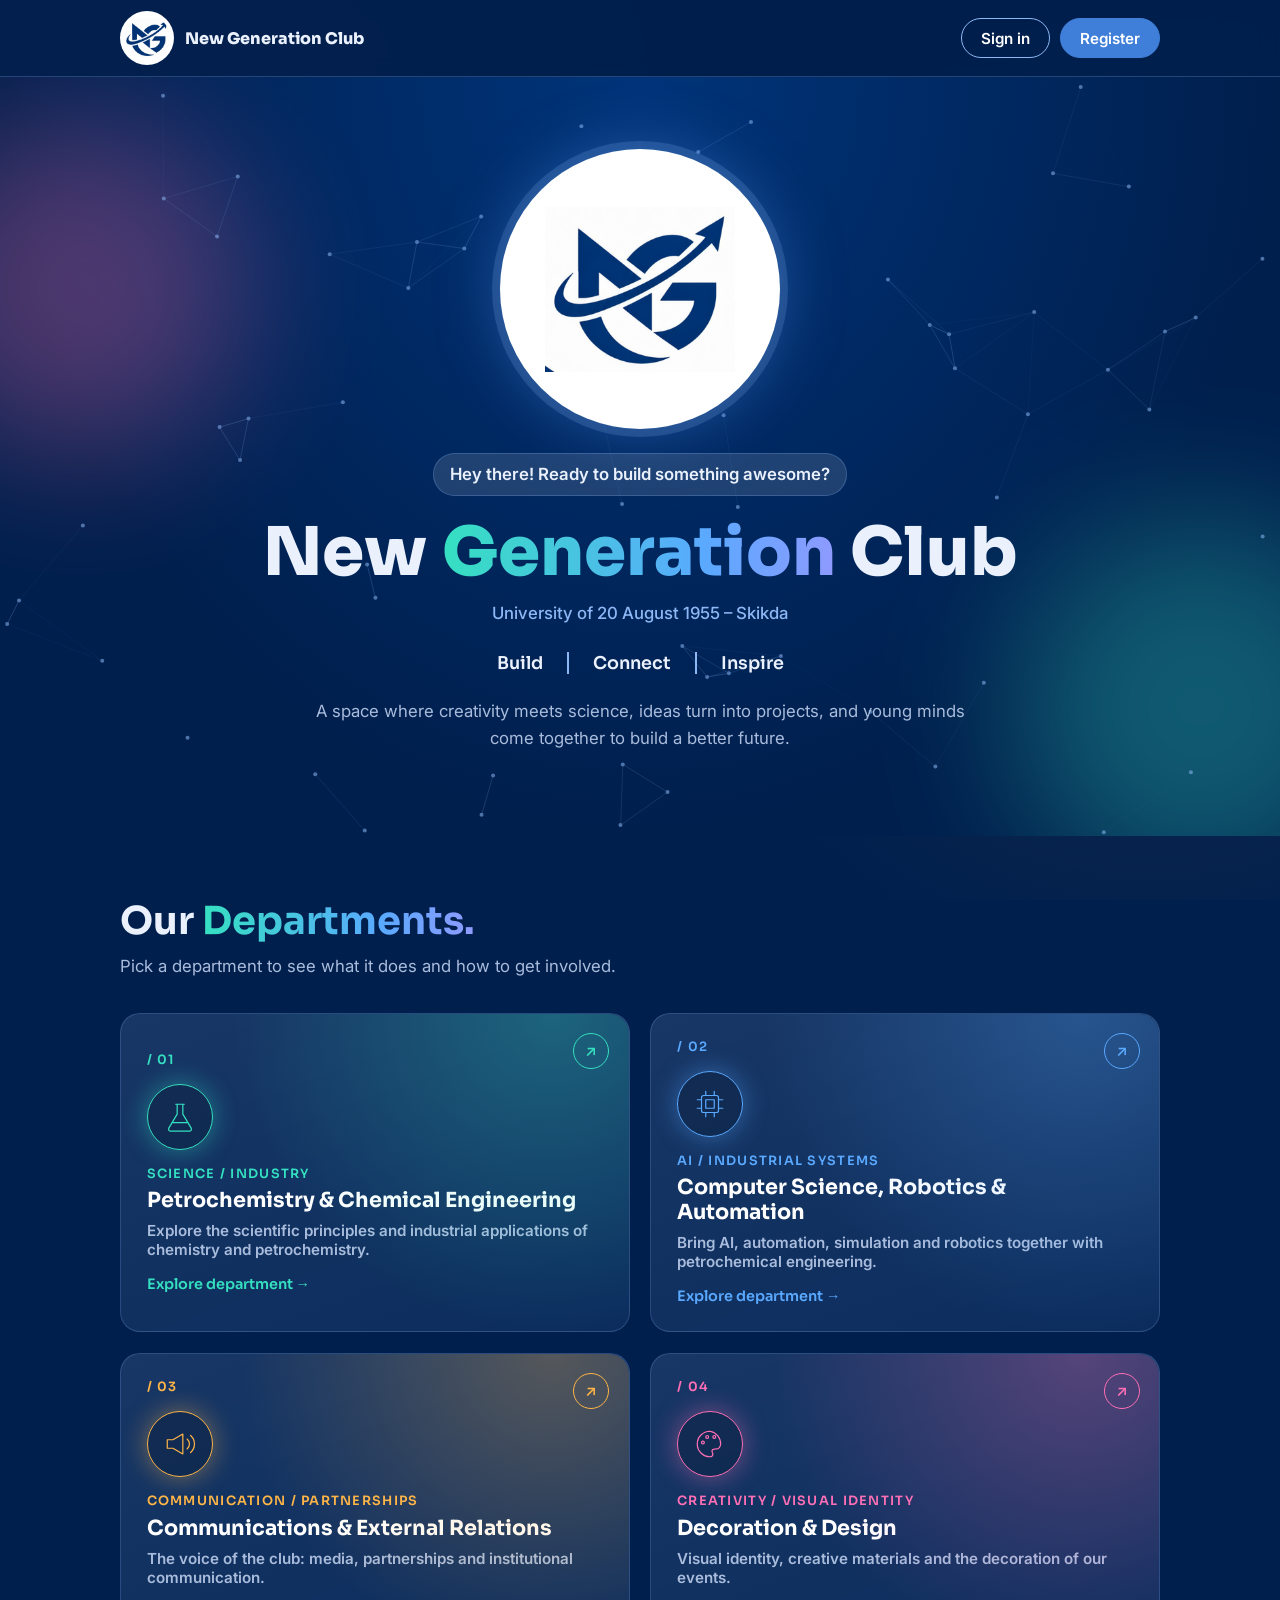
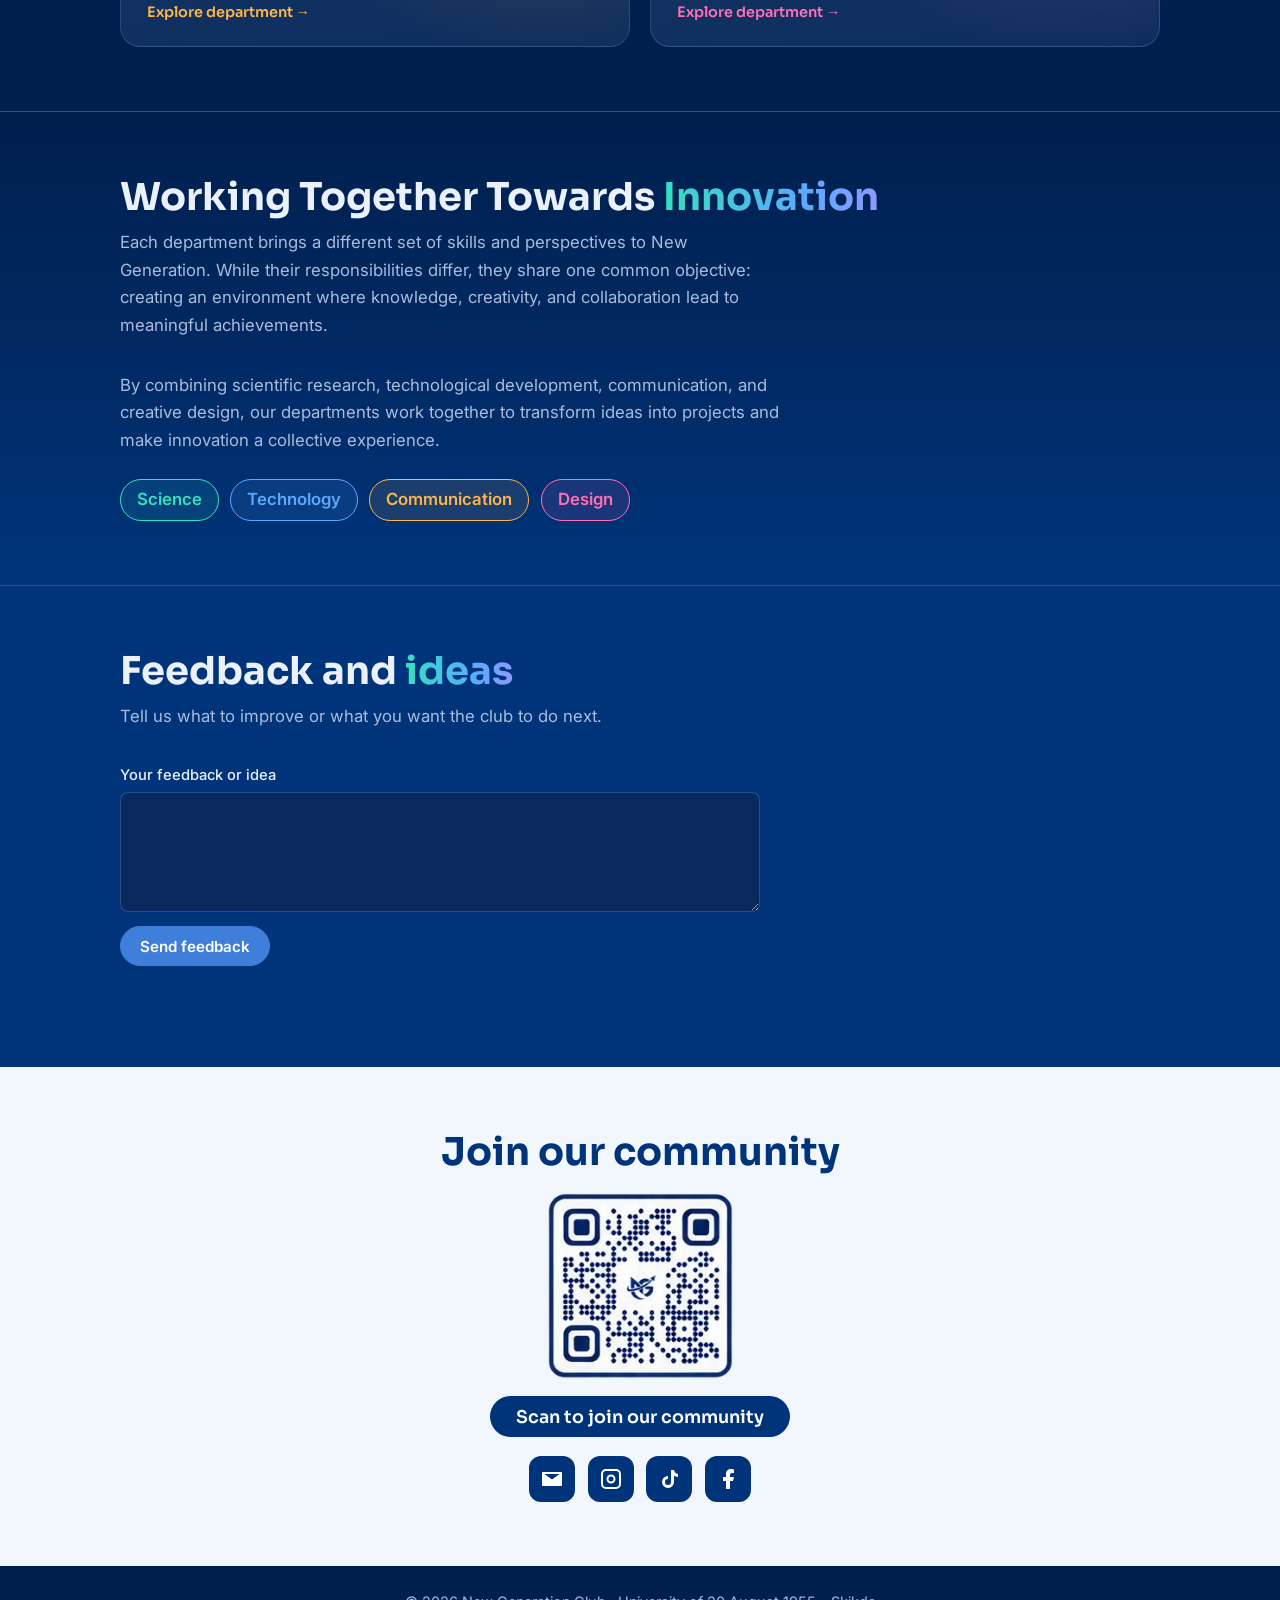
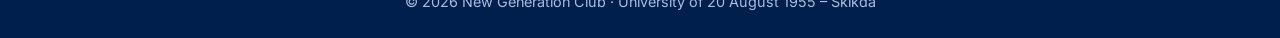
==== index.html @ fdbfbbda "Add files via upload" ====
<!DOCTYPE html>
<html lang="en">
<head>
<meta charset="utf-8">
<meta name="viewport" content="width=device-width, initial-scale=1, viewport-fit=cover">
<title>New Generation Club – University of 20 August 1955, Skikda</title>
<link href="https://fonts.googleapis.com/css2?family=Sora:wght@400;600;800&family=Inter:wght@400;500;600&display=swap" rel="stylesheet">
<link rel="stylesheet" href="style.css">
</head>
<body>
<header><div class="wrap">
  <a class="brand" href="#top"><img src="images/logo.png" alt="New Generation Club logo"><span>New Generation Club</span></a>
  <div class="acts"><button id="bIn">Sign in</button><button id="bReg" class="solid">Register</button></div>
</div></header>

<main id="top">
<div class="hero">
  <i class="blob b1"></i><i class="blob b2"></i>
  <canvas id="net" aria-hidden="true"></canvas>
  <div class="wrap">
    <div class="badge"><img src="images/logo.png" alt=""></div>
    <div class="chip">Hey there! Ready to build something awesome?</div>
    <h1>New <span class="grad">Generation</span> Club</h1>
    <div class="sub">University of 20 August 1955 – Skikda</div>
    <div class="pill"><span>Build</span><span>Connect</span><span>Inspire</span></div>
    <p>A space where creativity meets science, ideas turn into projects, and young minds come together to build a better future.</p>
    <p id="welcome" class="sub" style="margin-top:1.2rem"></p>
  </div>
</div>

<section id="depts"><div class="wrap">
  <h2>Our <span class="grad">Departments.</span></h2>
  <p class="lead">Pick a department to see what it does and how to get involved.</p>
  <div class="banners">
    <button class="card" data-d="petro" style="--a:#35e0c1"><span class="num">/ 01</span><span class="arr">↗</span><div class="ico"><svg viewBox="0 0 48 48"><path d="M18 6h12M20 6v14L8 40a3 3 0 0 0 3 4h26a3 3 0 0 0 3-4L28 20V6M13 32h22"/></svg></div><span class="cat">SCIENCE / INDUSTRY</span><span class="nm">Petrochemistry &amp; Chemical Engineering</span><span class="desc">Explore the scientific principles and industrial applications of chemistry and petrochemistry.</span><span class="more">Explore department →</span></button>
    <button class="card" data-d="cs" style="--a:#5aa9ff"><span class="num">/ 02</span><span class="arr">↗</span><div class="ico"><svg viewBox="0 0 48 48"><rect x="12" y="12" width="24" height="24" rx="3"/><path d="M18 18h12v12H18zM18 6v6M30 6v6M18 36v6M30 36v6M6 18h6M6 30h6M36 18h6M36 30h6"/></svg></div><span class="cat">AI / INDUSTRIAL SYSTEMS</span><span class="nm">Computer Science, Robotics &amp; Automation</span><span class="desc">Bring AI, automation, simulation and robotics together with petrochemical engineering.</span><span class="more">Explore department →</span></button>
    <button class="card" data-d="comm" style="--a:#ffb547"><span class="num">/ 03</span><span class="arr">↗</span><div class="ico"><svg viewBox="0 0 48 48"><path d="M6 18v12h8l14 8V10l-14 8zM34 17a9 9 0 0 1 0 14M39 12a16 16 0 0 1 0 24"/></svg></div><span class="cat">COMMUNICATION / PARTNERSHIPS</span><span class="nm">Communications &amp; External Relations</span><span class="desc">The voice of the club: media, partnerships and institutional communication.</span><span class="more">Explore department →</span></button>
    <button class="card" data-d="design" style="--a:#ff6fb5"><span class="num">/ 04</span><span class="arr">↗</span><div class="ico"><svg viewBox="0 0 48 48"><path d="M24 6a18 18 0 1 0 0 36c3 0 4-2 4-4s-2-3-1-5 3-2 6-2 6-3 6-7A18 18 0 0 0 24 6z"/><circle cx="14" cy="22" r="2"/><circle cx="20" cy="14" r="2"/><circle cx="30" cy="14" r="2"/></svg></div><span class="cat">CREATIVITY / VISUAL IDENTITY</span><span class="nm">Decoration &amp; Design</span><span class="desc">Visual identity, creative materials and the decoration of our events.</span><span class="more">Explore department →</span></button>
  </div>
</div></section>

<section class="collab" id="together"><div class="wrap">
  <h2>Working Together Towards <span class="grad">Innovation</span></h2>
  <p class="lead">Each department brings a different set of skills and perspectives to New Generation. While their responsibilities differ, they share one common objective: creating an environment where knowledge, creativity, and collaboration lead to meaningful achievements.</p>
  <p class="lead" style="margin-bottom:0">By combining scientific research, technological development, communication, and creative design, our departments work together to transform ideas into projects and make innovation a collective experience.</p>
  <div class="chips"><span style="--a:#35e0c1">Science</span><span style="--a:#5aa9ff">Technology</span><span style="--a:#ffb547">Communication</span><span style="--a:#ff6fb5">Design</span></div>
</div></section>

<section class="fb" id="feedback"><div class="wrap">
  <h2>Feedback and <span class="grad">ideas</span></h2>
  <p class="lead">Tell us what to improve or what you want the club to do next.</p>
  <form class="form" id="fbForm" style="max-width:640px">
    <label>Your feedback or idea<textarea name="m" rows="4" required></textarea></label>
    <div><button class="solid" type="submit">Send feedback</button></div>
    <p class="msg" id="fbMsg" role="status"></p>
  </form>
</div></section>

<section class="qr" id="social"><div class="wrap">
  <h2>Join our community</h2>
  <img src="images/qr.png" alt="QR code linking to the club's social media">
  <span class="cta">Scan to join our community</span>
  <div class="soc">
    <a href="#social" aria-label="Email"><svg viewBox="0 0 24 24"><path d="M3 5h18a1 1 0 0 1 1 1v12a1 1 0 0 1-1 1H3a1 1 0 0 1-1-1V6a1 1 0 0 1 1-1zm1.5 2 7.5 5.5L19.500 7z"/></svg></a>
    <a href="#social" aria-label="Instagram"><svg viewBox="0 0 24 24"><path d="M7 2h10a5 5 0 0 1 5 5v10a5 5 0 0 1-5 5H7a5 5 0 0 1-5-5V7a5 5 0 0 1 5-5zm0 2a3 3 0 0 0-3 3v10a3 3 0 0 0 3 3h10a3 3 0 0 0 3-3V7a3 3 0 0 0-3-3zm5 3.500a4.500 4.500 0 1 1 0 9 4.500 4.500 0 0 1 0-9zm0 2a2.500 2.500 0 1 0 0 5 2.500 2.500 0 0 0 0-5z"/></svg></a>
    <a href="#social" aria-label="TikTok"><svg viewBox="0 0 24 24"><path d="M14 3h3a5 5 0 0 0 4 4v3a8 8 0 0 1-4-1.200V15a6 6 0 1 1-6-6v3a3 3 0 1 0 3 3z"/></svg></a>
    <a href="#social" aria-label="Facebook"><svg viewBox="0 0 24 24"><path d="M14 22v-8h3l1-4h-4V8c0-1 .5-2 2-2h2V2.500C17.500 2.400 16.500 2 15 2c-3 0-5 2-5 5v3H7v4h3v8z"/></svg></a>
  </div>
</div></section>
</main>

<div class="panel" id="panel" hidden role="dialog" aria-modal="true" aria-labelledby="pT">
  <div class="top"><div class="wrap"><button id="back">← Back</button><div class="pico" id="pI"></div><h2 id="pT"></h2></div></div>
  <div class="wrap body" id="pB"></div>
</div>

<dialog id="regD"><h2 style="font-size:1.5rem">Become a member</h2><p class="lead" style="margin-bottom:1rem">Fill in your details to register.</p>
<form class="form" id="regF">
  <div class="row"><label>First name<input name="fn" required autocomplete="given-name"></label><label>Last name<input name="ln" required autocomplete="family-name"></label></div>
  <label>Date of birth<input type="date" name="bd" required autocomplete="bday"></label>
  <div class="row"><label>What do you study?<input name="st" required></label>
  <label>Year<select name="yr" required><option value="">Choose</option><option>1st year</option><option>2nd year</option><option>3rd year</option><option>Master 1</option><option>Master 2</option><option>PhD</option></select></label></div>
  <label>Department of interest<select name="dp" required><option value="">Choose</option><option>Petrochemistry &amp; Chemical Engineering</option><option>Computer Science, Robotics &amp; Automation</option><option>Communications &amp; External Relations</option><option>Decoration &amp; Design</option></select></label>
  <label>Your skills<textarea name="sk" rows="3" placeholder="Python, drawing, video editing, public speaking..."></textarea></label>
  <p class="msg" id="regM" role="status"></p>
  <div style="display:flex;gap:.6rem;justify-content:flex-end"><button type="button" data-close>Cancel</button><button class="solid" type="submit">Register</button></div>
</form></dialog>

<dialog id="inD"><h2 style="font-size:1.5rem">Sign in</h2><p class="lead" style="margin-bottom:1rem">Use the details you registered with.</p>
<form class="form" id="inF">
  <div class="row"><label>First name<input name="fn" required></label><label>Last name<input name="ln" required></label></div>
  <label>Date of birth<input type="date" name="bd" required></label>
  <p class="msg" id="inM" role="status"></p>
  <div style="display:flex;gap:.6rem;justify-content:flex-end"><button type="button" data-close>Cancel</button><button class="solid" type="submit">Sign in</button></div>
</form></dialog>

<footer>© 2026 New Generation Club · University of 20 August 1955 – Skikda</footer>

<script src="script.js"></script>
</body>
</html>
---- style.css ----
:root{--navy:#001f4d;--deep:#00347a;--blue:#3f7fd9;--sky:#8db8f5;--white:#fff;--ink:#eaf1fc;--muted:#a9bcdc;--line:rgba(141,184,245,.25);
box-sizing:border-box;padding-top:env(safe-area-inset-top,0px);padding-bottom:env(safe-area-inset-bottom,0px);color-scheme:dark}
html{scroll-padding-top:env(safe-area-inset-top,0px);scroll-behavior:smooth}
*,*::before,*::after{box-sizing:border-box}
body{margin:0;background:var(--navy);color:var(--ink);font:400 1.05rem/1.65 Inter,system-ui,sans-serif}
h1,h2,h3{font-family:Sora,Inter,sans-serif;margin:0;line-height:1.12}
a{color:inherit}:focus-visible{outline:3px solid var(--sky);outline-offset:3px}
.wrap{max-width:1080px;margin:0 auto;padding:0 1.25rem}
header{position:sticky;top:0;z-index:20;background:rgba(0,31,77,.88);backdrop-filter:blur(10px);border-bottom:1px solid var(--line);padding-top:env(safe-area-inset-top,0px)}
header .wrap{display:flex;align-items:center;justify-content:space-between;gap:1rem;padding-top:.7rem;padding-bottom:.7rem;flex-wrap:wrap}
.brand{display:flex;align-items:center;gap:.7rem;text-decoration:none;font:800 1rem Sora,sans-serif}
.brand img{width:54px;height:54px;border-radius:50%;background:#fff;padding:4px;object-fit:contain}
.acts{display:flex;gap:.6rem}
button,.btn{font:600 .95rem Inter,sans-serif;border-radius:999px;padding:.6rem 1.2rem;cursor:pointer;border:1.5px solid var(--sky);background:transparent;color:var(--white);text-decoration:none;display:inline-block}
button:hover,.btn:hover{background:rgba(141,184,245,.15)}
.solid{background:var(--blue);border-color:var(--blue)}.solid:hover{background:#5a93e6}
.hero{position:relative;overflow:hidden;text-align:center;padding:4.5rem 0 4rem;background:radial-gradient(ellipse at 50% 0,var(--deep),var(--navy) 70%)}
#net{position:absolute;inset:0;width:100%;height:100%;opacity:.55}
.hero .wrap{position:relative}
.badge{width:280px;height:280px;border-radius:50%;background:#fff;display:grid;place-items:center;margin:0 auto 1.5rem;box-shadow:0 0 0 8px rgba(141,184,245,.18),0 0 60px rgba(63,127,217,.5)}
.badge img{width:190px;height:auto}
.hero h1{font-size:clamp(2.2rem,6.5vw,4.2rem);font-weight:800}
.sub{color:var(--sky);margin:.6rem 0 1.5rem;font-weight:500}
.pill{display:flex;gap:1.5rem;justify-content:center;flex-wrap:wrap;font:600 1.1rem Sora,sans-serif;margin-bottom:1.5rem}
.pill span+span{border-left:2px solid var(--sky);padding-left:1.5rem}
.hero p{max-width:60ch;margin:0 auto;color:var(--muted)}
section{padding:4rem 0}
h2{font-size:clamp(1.7rem,4vw,2.4rem);margin-bottom:.6rem}
.lead{color:var(--muted);max-width:60ch;margin:0 0 2rem}
.banners{display:grid;gap:1rem}
.banner{display:grid;grid-template-columns:64px 1fr auto;align-items:center;gap:1.2rem;text-align:left;width:100%;padding:1.4rem 1.6rem;border-radius:14px;border:1px solid var(--line);background:linear-gradient(100deg,var(--c1),var(--deep));color:#fff}
.banner:hover{transform:translateX(6px);border-color:var(--sky)}
.banner svg{width:56px;height:56px;stroke:#fff;fill:none;stroke-width:1.6;stroke-linecap:round;stroke-linejoin:round}
.banner h3{font-size:1.3rem}.banner span{color:var(--ink);opacity:.85;font-weight:400;font-size:.97rem;display:block;margin-top:.25rem}
.go{font-size:1.4rem}
#d1{--c1:#0a4a9e}#d2{--c1:#1565c0}#d3{--c1:#2a6fd0}#d4{--c1:#3a7fe0}
.panel{position:fixed;inset:0;z-index:40;background:var(--navy);overflow:auto;padding:env(safe-area-inset-top,0px) 0 3rem}
.panel[hidden]{display:none}
.panel .top{background:linear-gradient(100deg,var(--c1),var(--deep));padding:2.5rem 0}
.panel h2{font-size:clamp(1.8rem,5vw,3rem);margin:1rem 0 0}
.panel .body{padding:2.5rem 0;max-width:70ch}
.panel .body p{color:var(--muted)}
.panel ul{color:var(--muted);padding-left:1.2rem}
dialog{border:1px solid var(--sky);border-radius:16px;background:var(--navy);color:var(--ink);width:min(520px,94vw);padding:1.6rem;max-height:92vh}
dialog::backdrop{background:rgba(0,10,30,.7)}
.form{display:grid;gap:.9rem}
.form label{display:grid;gap:.3rem;font-weight:500;font-size:.92rem}
input,select,textarea{font:inherit;padding:.65rem .8rem;border-radius:8px;border:1px solid var(--line);background:#0a2a5e;color:#fff;width:100%}
input:focus,select:focus,textarea:focus{border-color:var(--sky);outline:none}
.row{display:grid;grid-template-columns:1fr 1fr;gap:.9rem}
.msg{min-height:1.4rem;color:var(--sky);font-size:.95rem;margin:0}
.fb{background:var(--deep);border-top:1px solid var(--line)}
.qr{text-align:center;background:#f2f6fd;color:var(--deep)}
.qr img{width:190px;height:190px;border-radius:14px;display:block;margin:1rem auto}
.qr .cta{display:inline-block;background:var(--deep);color:#fff;padding:.6rem 1.6rem;border-radius:999px;font:600 1.1rem Sora,sans-serif}
.soc{display:flex;gap:.8rem;justify-content:center;margin-top:1.2rem;flex-wrap:wrap}
.soc a{width:46px;height:46px;border-radius:12px;background:var(--deep);display:grid;place-items:center}
.soc svg{width:24px;height:24px;fill:#fff}
footer{text-align:center;padding:1.5rem;color:var(--muted);font-size:.9rem}
@media(max-width:640px){.banner{grid-template-columns:44px 1fr;}.banner svg{width:40px;height:40px}.go{display:none}.row{grid-template-columns:1fr}}
@media(prefers-reduced-motion:reduce){html{scroll-behavior:auto}.banner:hover{transform:none}}
.collab{background:linear-gradient(180deg,var(--navy),var(--deep));border-top:1px solid var(--line)}
.dimg{width:100%;max-height:320px;object-fit:cover;border-radius:12px;margin-bottom:1.5rem}
.panel h3{margin:1.6rem 0 .5rem;font-size:1.25rem}
#d1{--c1:#0a4a9e}

body{background:radial-gradient(circle at 10% 15%,rgba(255,111,181,.12),transparent 40%),radial-gradient(circle at 90% 55%,rgba(255,181,71,.09),transparent 40%),var(--navy);background-attachment:fixed}
.grad{background:linear-gradient(90deg,#35e0c1,#5aa9ff,#c48bff,#ff6fb5);background-size:200% 100%;-webkit-background-clip:text;background-clip:text;color:transparent;animation:shift 5s linear infinite alternate}
@keyframes shift{to{background-position:100% 0}}@keyframes bob{50%{transform:translateY(-12px)}}@keyframes drift{to{transform:translate(60px,-40px) scale(1.2)}}
.blob{position:absolute;border-radius:50%;filter:blur(70px);opacity:.3;animation:drift 12s ease-in-out infinite alternate}
.b1{width:340px;height:340px;background:#ff6fb5;left:-90px;top:40px}.b2{width:380px;height:380px;background:#35e0c1;right:-110px;bottom:-60px;animation-delay:-5s}
.badge{animation:bob 4s ease-in-out infinite}
.chip{display:inline-block;background:rgba(255,255,255,.12);border:1px solid var(--line);padding:.4rem 1rem;border-radius:999px;margin-bottom:1.2rem;font-weight:600}
.banners{grid-template-columns:repeat(2,minmax(0,1fr));gap:1.3rem}
.card{position:relative;text-align:left;border-radius:20px;padding:1.6rem;border:1.5px solid rgba(141,184,245,.22);background:linear-gradient(160deg,rgba(255,255,255,.07),rgba(255,255,255,.02)),#06285a;color:#fff;display:block;width:100%;transition:transform .25s,border-color .25s,box-shadow .25s}
.card::before{content:"";position:absolute;inset:0;border-radius:inherit;background:radial-gradient(circle at 85% 0,color-mix(in srgb,var(--a) 28%,transparent),transparent 60%);pointer-events:none}
.card:hover{border-color:var(--a);box-shadow:0 14px 44px color-mix(in srgb,var(--a) 35%,transparent);background:linear-gradient(160deg,rgba(255,255,255,.1),rgba(255,255,255,.03)),#08306a}
.card .num,.cat,.more{color:var(--a);font:600 .8rem Sora,sans-serif;letter-spacing:.1em;display:block}
.ico{width:66px;height:66px;border-radius:50%;display:grid;place-items:center;border:1.5px solid var(--a);box-shadow:0 0 26px color-mix(in srgb,var(--a) 45%,transparent);margin:1rem 0;background:rgba(0,0,0,.18);transition:transform .4s}
.card:hover .ico{transform:rotate(-14deg) scale(1.18)}
.ico svg{width:34px;height:34px;stroke:var(--a);fill:none;stroke-width:1.7;stroke-linecap:round;stroke-linejoin:round}
.nm{display:block;font:700 1.3rem/1.2 Sora,sans-serif;margin:.4rem 0 .5rem}
.desc{display:block;color:var(--muted);font-size:.95rem;margin-bottom:1rem}
.more{font-size:.9rem;letter-spacing:0}
.arr{position:absolute;top:1.2rem;right:1.2rem;width:36px;height:36px;border-radius:50%;border:1.5px solid var(--a);color:var(--a);display:grid;place-items:center;transition:.25s}
.card:hover .arr{background:var(--a);color:#001f4d;transform:rotate(45deg)}
.chips{display:flex;gap:.7rem;flex-wrap:wrap;margin-top:1.5rem}
.chips span{border:1.5px solid var(--a);color:var(--a);padding:.4rem 1rem;border-radius:999px;font-weight:600;background:color-mix(in srgb,var(--a) 10%,transparent)}
.rv{opacity:0;transform:translateY(28px);transition:opacity .7s,transform .7s}.rv.in{opacity:1;transform:none}
.panel{--a:#5aa9ff}
.panel .top{background:radial-gradient(circle at 85% 0,color-mix(in srgb,var(--a) 40%,transparent),transparent 60%),var(--deep)}
.pico{width:88px;height:88px;border-radius:50%;border:2px solid var(--a);display:grid;place-items:center;margin:1.2rem 0 0;box-shadow:0 0 44px color-mix(in srgb,var(--a) 50%,transparent);animation:bob 3s ease-in-out infinite}
.pico svg{width:46px;height:46px;stroke:var(--a);fill:none;stroke-width:1.7;stroke-linecap:round;stroke-linejoin:round}
.panel .wrap.body{max-width:960px}
.panel .grad{background:linear-gradient(90deg,#fff,var(--a));-webkit-background-clip:text;background-clip:text;color:transparent;animation:none}
.eyebrow{font:600 .8rem Sora,sans-serif;letter-spacing:.14em;color:var(--a)}
.big{font-size:clamp(1.8rem,5vw,2.8rem)!important;margin:2.5rem 0 1rem!important}
.acts2{display:grid;grid-template-columns:repeat(auto-fit,minmax(260px,1fr));gap:1rem}
.act{border:1px solid var(--line);border-radius:14px;padding:1.1rem;background:rgba(255,255,255,.04);color:var(--ink);transition:.25s}
.act:hover{border-color:var(--a);transform:translateY(-4px)}
.act b{display:block;color:var(--a);font-family:Sora,sans-serif;margin-bottom:.3rem}
.cta2{display:flex;justify-content:space-between;align-items:center;gap:1rem;flex-wrap:wrap;margin-top:3rem;padding:1.6rem;border-radius:18px;border:1px solid var(--a);background:color-mix(in srgb,var(--a) 12%,transparent)}
.cta2 h3{margin:0!important}.cta2 p{margin:.2rem 0 0}
.cf{position:fixed;top:-20px;width:9px;height:14px;z-index:100;border-radius:2px;animation:fall linear forwards}@keyframes fall{to{transform:translateY(110vh) rotate(720deg)}}
@media(max-width:700px){.banners{grid-template-columns:1fr}.badge{width:230px;height:230px}.badge img{width:155px}}
@media(prefers-reduced-motion:reduce){*{animation:none!important;transition:none!important}.rv{opacity:1;transform:none}}
.lead2{font-size:1.2rem;color:var(--ink)!important}
.act strong{display:block;color:#fff;margin-bottom:.2rem}
.tags{display:flex;flex-wrap:wrap;gap:.7rem}.tags span{border:1.5px solid var(--a);color:var(--a);padding:.45rem 1.1rem;border-radius:999px;font-weight:600;background:color-mix(in srgb,var(--a) 10%,transparent)}
.gal{display:grid;grid-template-columns:repeat(auto-fit,minmax(200px,1fr));gap:1rem;margin-top:2rem}.gal:empty{display:none}.gal img{width:100%;height:200px;object-fit:cover;border-radius:12px}
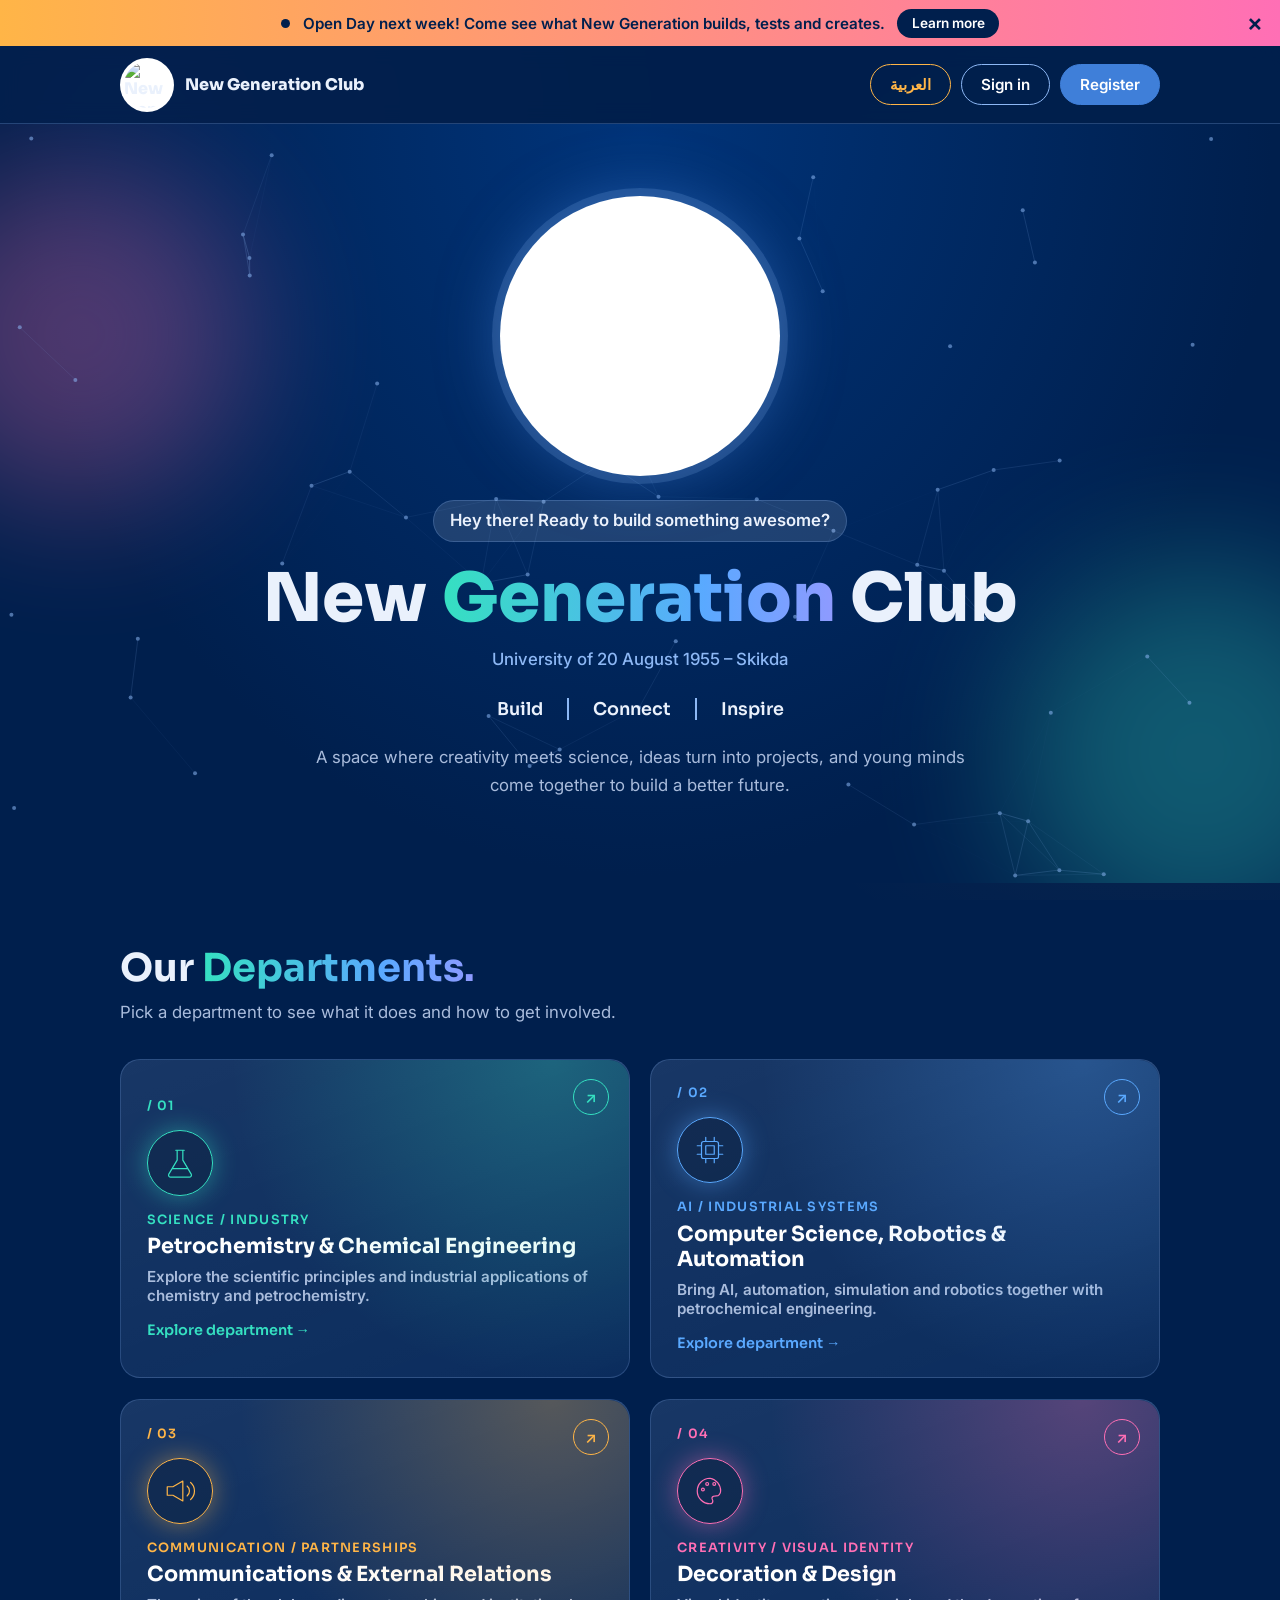
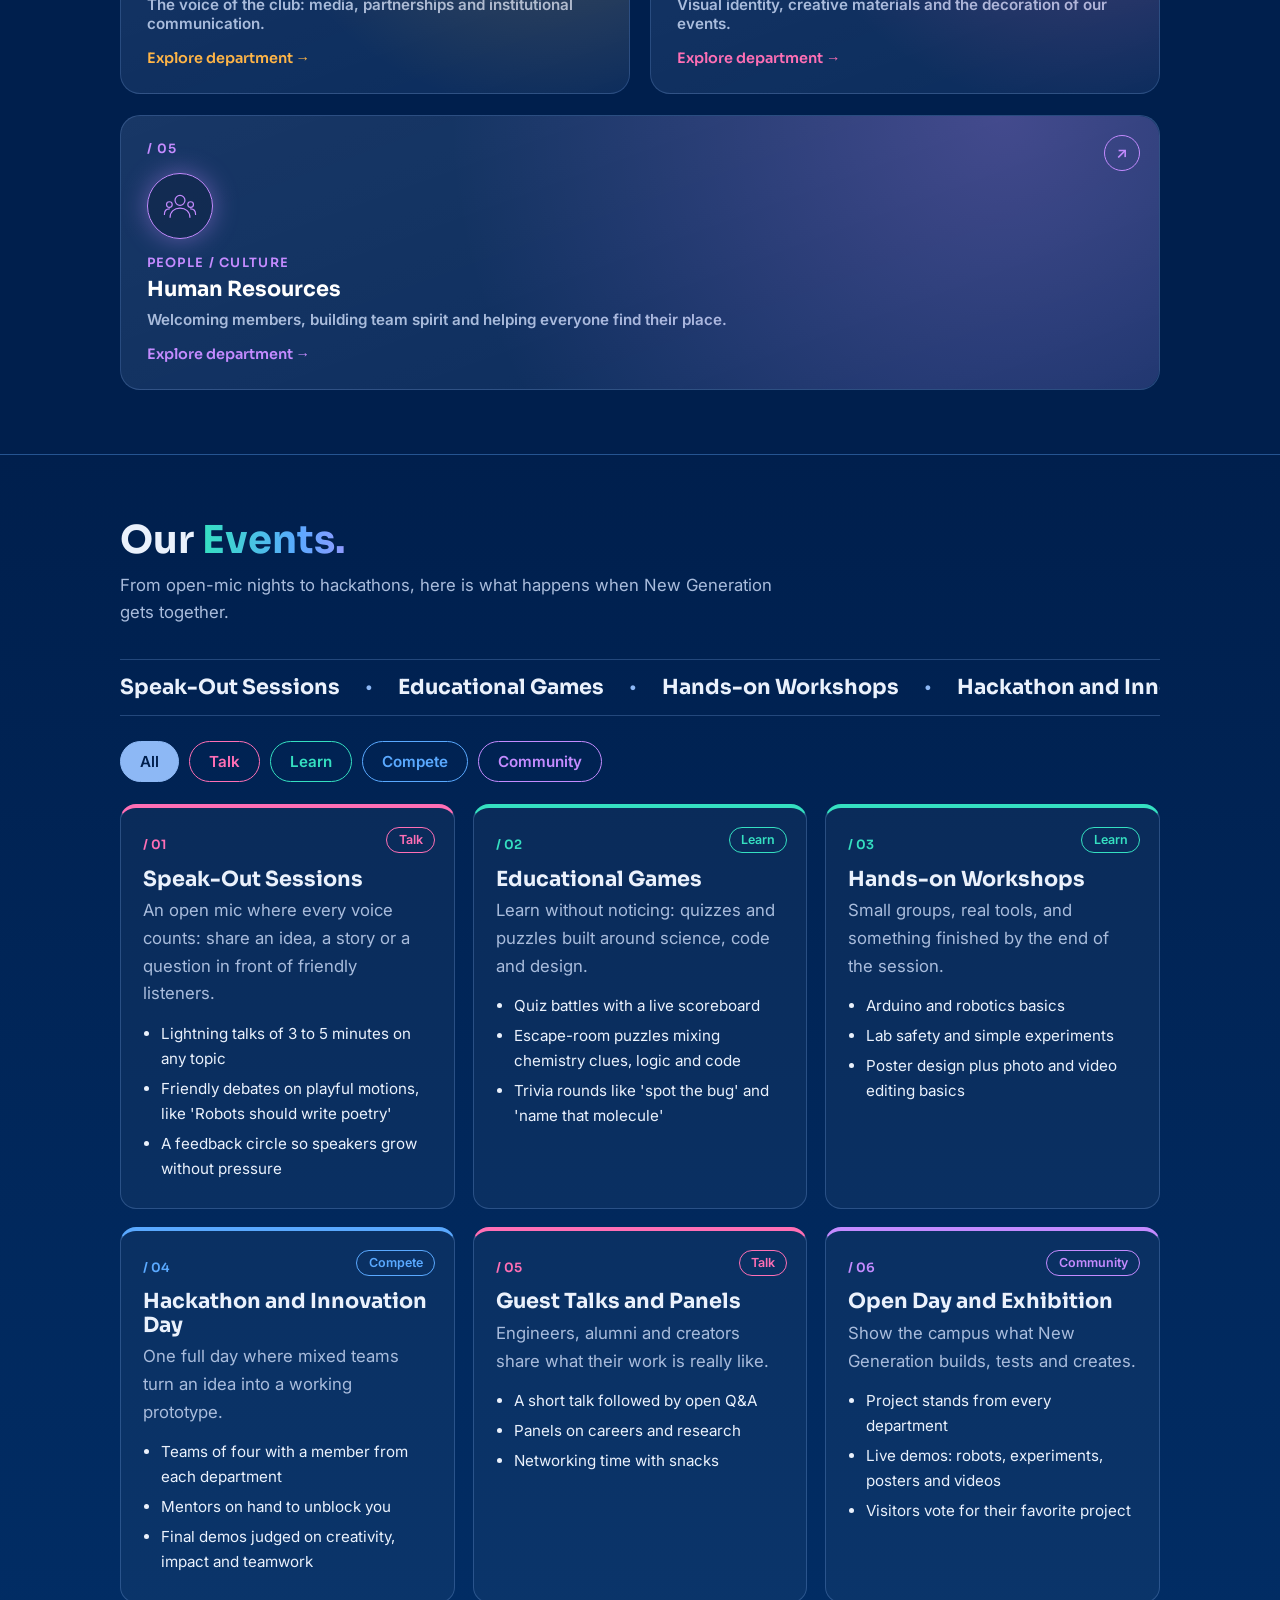
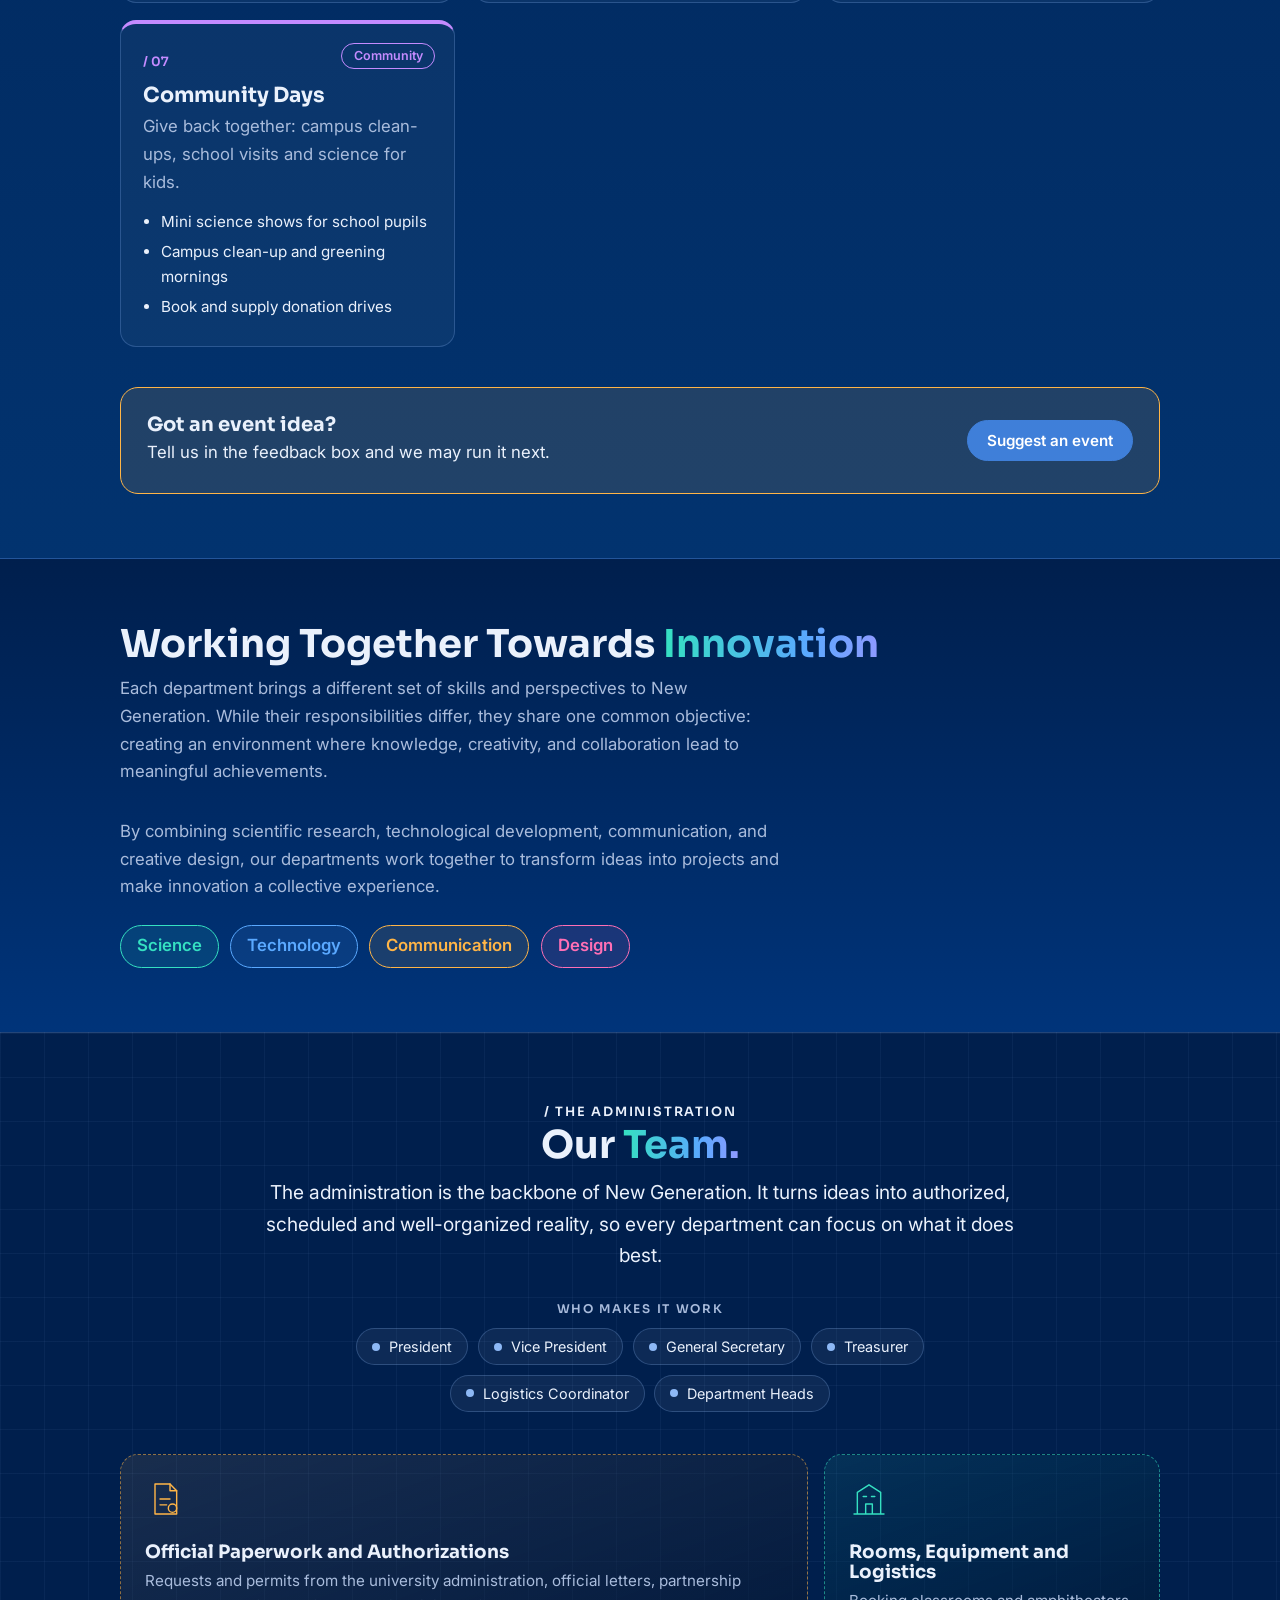
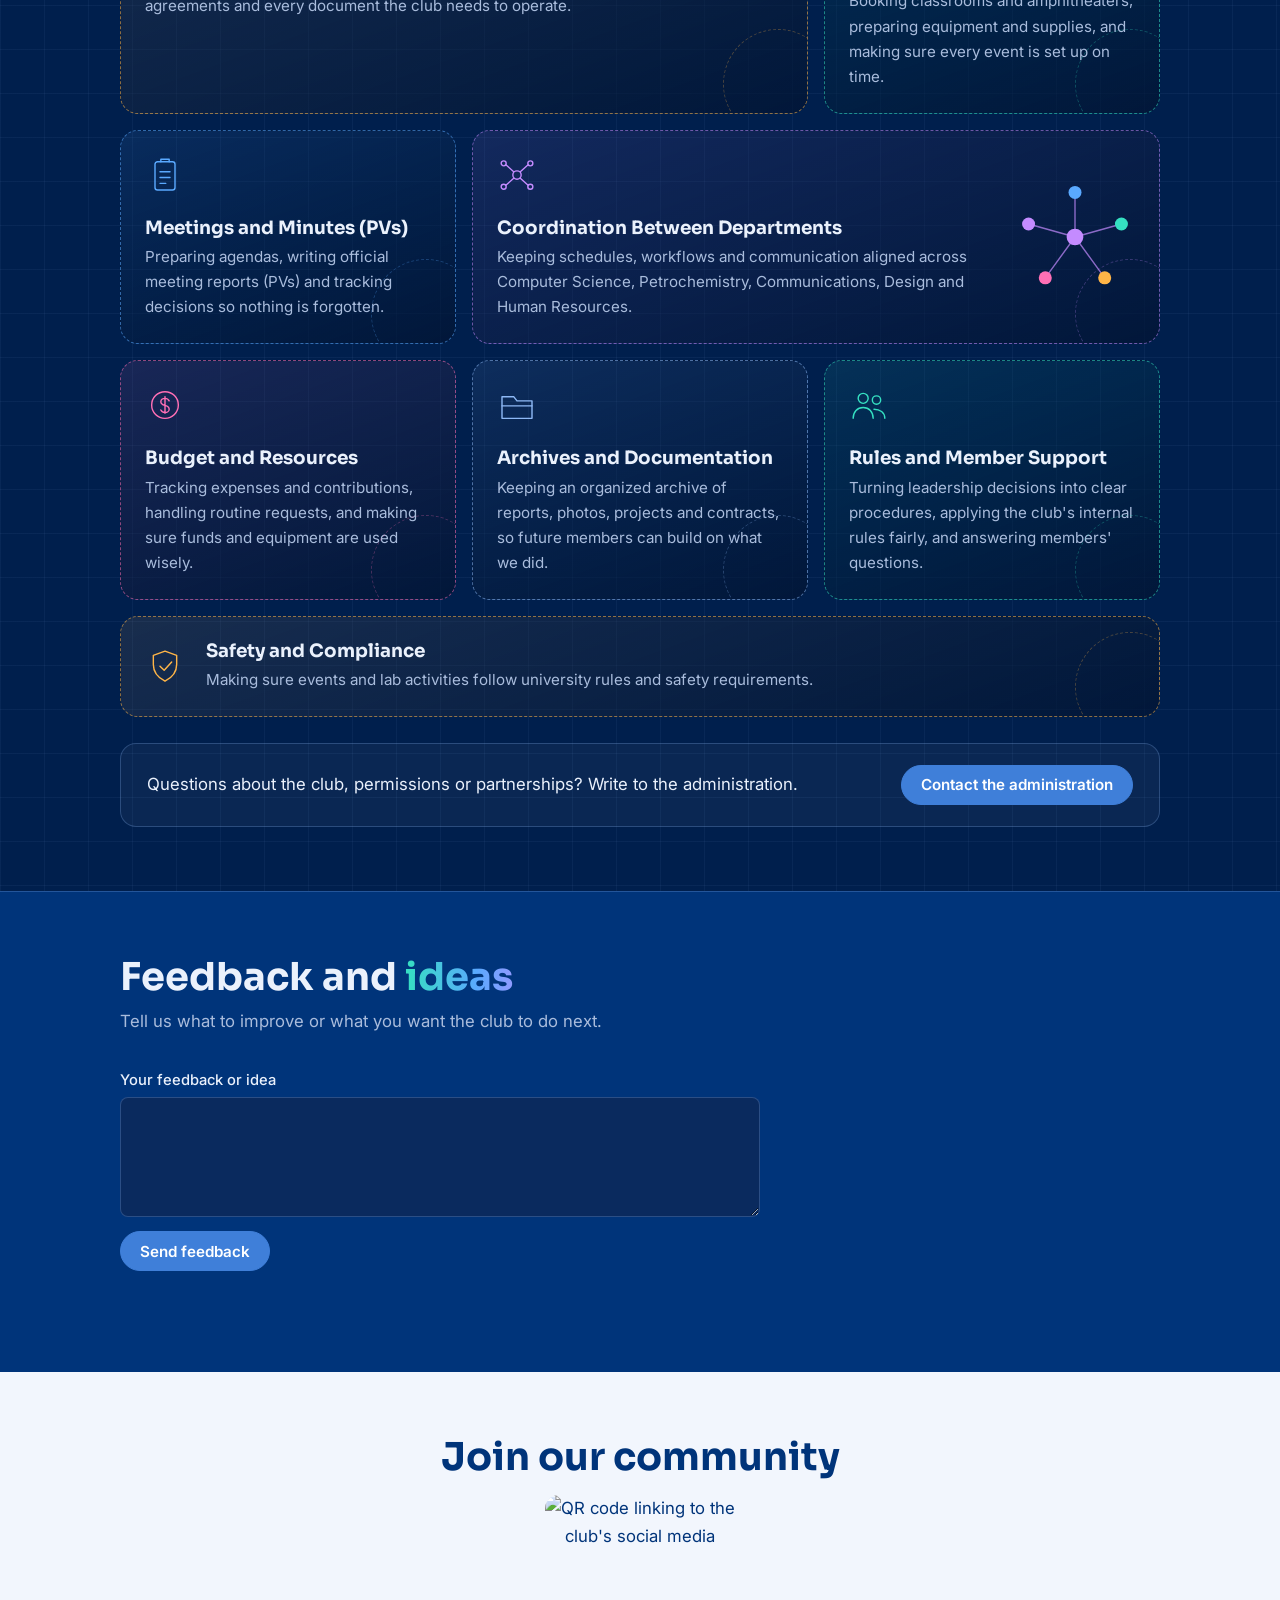
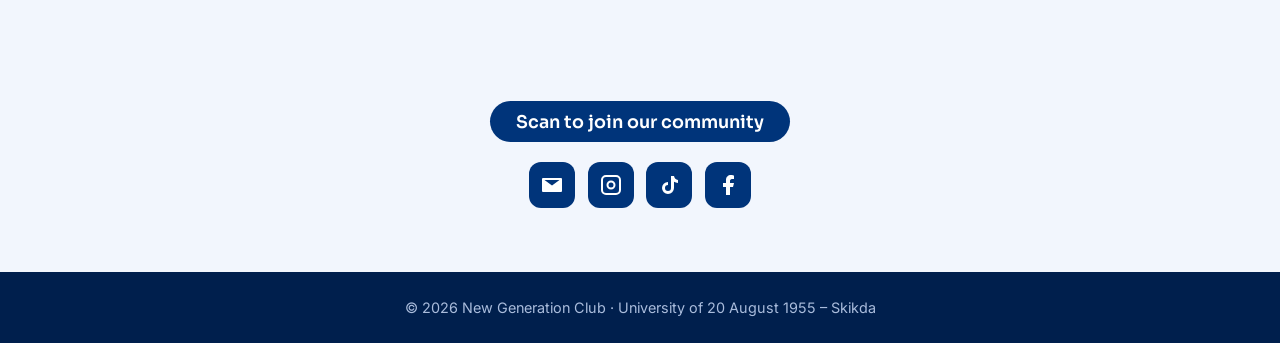
==== commit 528514cd: "Add files via upload" ====
--- a/index.html
+++ b/index.html
@@ -4,13 +4,14 @@
 <meta charset="utf-8">
 <meta name="viewport" content="width=device-width, initial-scale=1, viewport-fit=cover">
 <title>New Generation Club – University of 20 August 1955, Skikda</title>
-<link href="https://fonts.googleapis.com/css2?family=Sora:wght@400;600;800&family=Inter:wght@400;500;600&display=swap" rel="stylesheet">
+<link href="https://fonts.googleapis.com/css2?family=Sora:wght@400;600;800&family=Inter:wght@400;500;600&family=Cairo:wght@400;600;700;800&display=swap" rel="stylesheet">
 <link rel="stylesheet" href="style.css">
 </head>
 <body>
+<div class="annc" id="annc" role="region" aria-label="Announcement" hidden><span class="dot"></span><span id="anncT"></span><a id="anncL" href="#events" hidden></a><button id="anncX" type="button" aria-label="Dismiss">&times;</button></div>
 <header><div class="wrap">
   <a class="brand" href="#top"><img src="images/logo.png" alt="New Generation Club logo"><span>New Generation Club</span></a>
-  <div class="acts"><button id="bIn">Sign in</button><button id="bReg" class="solid">Register</button></div>
+  <div class="acts"><button id="bLang" class="lang" type="button">العربية</button><button id="bIn">Sign in</button><button id="bReg" class="solid">Register</button></div>
 </div></header>
 
 <main id="top">
@@ -36,7 +37,17 @@
     <button class="card" data-d="cs" style="--a:#5aa9ff"><span class="num">/ 02</span><span class="arr">↗</span><div class="ico"><svg viewBox="0 0 48 48"><rect x="12" y="12" width="24" height="24" rx="3"/><path d="M18 18h12v12H18zM18 6v6M30 6v6M18 36v6M30 36v6M6 18h6M6 30h6M36 18h6M36 30h6"/></svg></div><span class="cat">AI / INDUSTRIAL SYSTEMS</span><span class="nm">Computer Science, Robotics &amp; Automation</span><span class="desc">Bring AI, automation, simulation and robotics together with petrochemical engineering.</span><span class="more">Explore department →</span></button>
     <button class="card" data-d="comm" style="--a:#ffb547"><span class="num">/ 03</span><span class="arr">↗</span><div class="ico"><svg viewBox="0 0 48 48"><path d="M6 18v12h8l14 8V10l-14 8zM34 17a9 9 0 0 1 0 14M39 12a16 16 0 0 1 0 24"/></svg></div><span class="cat">COMMUNICATION / PARTNERSHIPS</span><span class="nm">Communications &amp; External Relations</span><span class="desc">The voice of the club: media, partnerships and institutional communication.</span><span class="more">Explore department →</span></button>
     <button class="card" data-d="design" style="--a:#ff6fb5"><span class="num">/ 04</span><span class="arr">↗</span><div class="ico"><svg viewBox="0 0 48 48"><path d="M24 6a18 18 0 1 0 0 36c3 0 4-2 4-4s-2-3-1-5 3-2 6-2 6-3 6-7A18 18 0 0 0 24 6z"/><circle cx="14" cy="22" r="2"/><circle cx="20" cy="14" r="2"/><circle cx="30" cy="14" r="2"/></svg></div><span class="cat">CREATIVITY / VISUAL IDENTITY</span><span class="nm">Decoration &amp; Design</span><span class="desc">Visual identity, creative materials and the decoration of our events.</span><span class="more">Explore department →</span></button>
-  </div>
+    <button class="card" data-d="hr" style="--a:#c48bff"><span class="num">/ 05</span><span class="arr">↗</span><div class="ico"><svg viewBox="0 0 48 48"><circle cx="24" cy="16" r="7"/><path d="M10 40c0-8 6-13 14-13s14 5 14 13"/><circle cx="9" cy="22" r="4"/><circle cx="39" cy="22" r="4"/><path d="M2 36c0-5 3-8 7-8M46 36c0-5-3-8-7-8"/></svg></div><span class="cat">PEOPLE / CULTURE</span><span class="nm">Human Resources</span><span class="desc">Welcoming members, building team spirit and helping everyone find their place.</span><span class="more">Explore department →</span></button>
+  </div>
+</div></section>
+
+<section class="events" id="events"><div class="wrap">
+  <h2>Our <span class="grad">Events.</span></h2>
+  <p class="lead">From open-mic nights to hackathons, here is what happens when New Generation gets together.</p>
+  <div class="ticker" aria-hidden="true"><div class="tick" id="tick"></div></div>
+  <div class="evchips" id="evChips"></div>
+  <div class="evgrid" id="evGrid"></div>
+  <div class="cta2" style="--a:#ffb547"><div><h3>Got an event idea?</h3><p>Tell us in the feedback box and we may run it next.</p></div><a class="btn solid" href="#feedback">Suggest an event</a></div>
 </div></section>
 
 <section class="collab" id="together"><div class="wrap">
@@ -44,6 +55,55 @@
   <p class="lead">Each department brings a different set of skills and perspectives to New Generation. While their responsibilities differ, they share one common objective: creating an environment where knowledge, creativity, and collaboration lead to meaningful achievements.</p>
   <p class="lead" style="margin-bottom:0">By combining scientific research, technological development, communication, and creative design, our departments work together to transform ideas into projects and make innovation a collective experience.</p>
   <div class="chips"><span style="--a:#35e0c1">Science</span><span style="--a:#5aa9ff">Technology</span><span style="--a:#ffb547">Communication</span><span style="--a:#ff6fb5">Design</span></div>
+</div></section>
+<!-- Admin Sign-In Box -->
+
+<!-- Admin Dashboard Section (hidden until signed in as the admin email) -->
+<section id="indexAdminDashboard" style="display: none; max-width: 800px; margin: 30px auto; padding: 24px; border: 1px solid #ccc; border-radius: 8px; background: #f9f9f9;">
+  <div style="display: flex; justify-content: space-between; align-items: center;">
+    <div>
+      <h2>Club Feedback Dashboard</h2>
+      <p style="margin: 4px 0;">Signed in as: <strong id="signedInAdminEmail"></strong></p>
+    </div>
+    <button id="adminLogoutBtn" style="padding: 8px 14px; cursor: pointer;">Log Out</button>
+  </div>
+
+  <h3 style="margin-top: 20px;">Member Applications</h3>
+  <div id="memList"><p>Loading applications...</p></div>
+
+  <h3 style="margin-top: 20px;">Announcement Bar</h3>
+  <form id="annForm" style="background:#fff;padding:14px;border-radius:6px;display:grid;gap:8px;margin-bottom:10px;">
+    <label><input type="checkbox" id="annOn" style="width:auto;"> Show the bar</label>
+    <input id="annEn" placeholder="Message in English" maxlength="140" style="padding:8px;">
+    <input id="annAr" placeholder="الرسالة بالعربية" maxlength="140" dir="rtl" style="padding:8px;">
+    <input id="annLink" placeholder="Link (optional): #events, https://..., mailto:..." style="padding:8px;">
+    <div><button type="submit" style="padding:8px 16px; cursor:pointer;">Save announcement</button> <span id="annSaved" style="margin-inline-start:8px;"></span></div>
+  </form>
+
+  <h3 style="margin-top: 20px;">Submitted Feedback</h3>
+  <div id="indexFeedbackList">
+    <p>Loading feedback...</p>
+  </div>
+</section>
+<section class="team" id="team"><div class="wrap">
+  <div class="teamhead">
+    <span class="eyebrow">/ THE ADMINISTRATION</span>
+    <h2>Our <span class="grad">Team.</span></h2>
+    <p class="lead2">The administration is the backbone of New Generation. It turns ideas into authorized, scheduled and well-organized reality, so every department can focus on what it does best.</p>
+    <p class="rolelabel">WHO MAKES IT WORK</p>
+    <div class="roles"><span><i></i>President</span><span><i></i>Vice President</span><span><i></i>General Secretary</span><span><i></i>Treasurer</span><span><i></i>Logistics Coordinator</span><span><i></i>Department Heads</span></div>
+  </div>
+  <div class="bento">
+    <article class="bt w4" style="--a:#ffb547"><svg class="ic" viewBox="0 0 48 48" aria-hidden="true"><path d="M12 6h18l8 8v28H12z"/><path d="M30 6v8h8M18 24h12M18 31h8"/><circle cx="33" cy="35" r="5"/></svg><div><h3>Official Paperwork and Authorizations</h3><p>Requests and permits from the university administration, official letters, partnership agreements and every document the club needs to operate.</p></div></article>
+    <article class="bt " style="--a:#35e0c1"><svg class="ic" viewBox="0 0 48 48" aria-hidden="true"><path d="M6 42h36M10 42V16l14-9 14 9v26M20 42V30h8v12M17 21h4M27 21h4"/></svg><div><h3>Rooms, Equipment and Logistics</h3><p>Booking classrooms and amphitheaters, preparing equipment and supplies, and making sure every event is set up on time.</p></div></article>
+    <article class="bt " style="--a:#5aa9ff"><svg class="ic" viewBox="0 0 48 48" aria-hidden="true"><rect x="12" y="8" width="24" height="34" rx="3"/><path d="M19 8V5h10v3M18 20h12M18 27h12M18 34h7"/></svg><div><h3>Meetings and Minutes (PVs)</h3><p>Preparing agendas, writing official meeting reports (PVs) and tracking decisions so nothing is forgotten.</p></div></article>
+    <article class="bt w4 hasnet" style="--a:#c48bff"><svg class="ic" viewBox="0 0 48 48" aria-hidden="true"><circle cx="24" cy="24" r="5"/><circle cx="8" cy="10" r="3"/><circle cx="40" cy="10" r="3"/><circle cx="8" cy="38" r="3"/><circle cx="40" cy="38" r="3"/><path d="M11 12l9 8M37 12l-9 8M11 36l9-8M37 36l-9-8"/></svg><div><h3>Coordination Between Departments</h3><p>Keeping schedules, workflows and communication aligned across Computer Science, Petrochemistry, Communications, Design and Human Resources.</p></div><svg class="net" viewBox="0 0 140 120" aria-hidden="true"><g stroke="#c48bff" stroke-width="1.5" opacity=".7"><path d="M70 60L70 12M70 60L120 46M70 60L102 104M70 60L38 104M70 60L20 46"/></g><circle cx="70" cy="60" r="9" fill="#c48bff"/><circle cx="70" cy="12" r="7" fill="#5aa9ff"/><circle cx="120" cy="46" r="7" fill="#35e0c1"/><circle cx="102" cy="104" r="7" fill="#ffb547"/><circle cx="38" cy="104" r="7" fill="#ff6fb5"/><circle cx="20" cy="46" r="7" fill="#c48bff"/></svg></article>
+    <article class="bt " style="--a:#ff6fb5"><svg class="ic" viewBox="0 0 48 48" aria-hidden="true"><circle cx="24" cy="24" r="16"/><path d="M24 14v20M29 19c-1-2-3-3-5-3-3 0-5 2-5 4 0 6 10 3 10 9 0 2-2 4-5 4-2 0-4-1-5-3"/></svg><div><h3>Budget and Resources</h3><p>Tracking expenses and contributions, handling routine requests, and making sure funds and equipment are used wisely.</p></div></article>
+    <article class="bt " style="--a:#8db8f5"><svg class="ic" viewBox="0 0 48 48" aria-hidden="true"><path d="M6 14h14l4 5h18v21H6z"/><path d="M6 25h36"/></svg><div><h3>Archives and Documentation</h3><p>Keeping an organized archive of reports, photos, projects and contracts, so future members can build on what we did.</p></div></article>
+    <article class="bt " style="--a:#35e0c1"><svg class="ic" viewBox="0 0 48 48" aria-hidden="true"><circle cx="17" cy="16" r="6"/><circle cx="33" cy="18" r="5"/><path d="M5 40c0-8 5-13 12-13s12 5 12 13M30 29c7 0 13 4 13 11"/></svg><div><h3>Rules and Member Support</h3><p>Turning leadership decisions into clear procedures, applying the club's internal rules fairly, and answering members' questions.</p></div></article>
+    <article class="bt w6" style="--a:#ffb547"><svg class="ic" viewBox="0 0 48 48" aria-hidden="true"><path d="M24 5l14 5v11c0 9-6 16-14 20C16 37 10 30 10 21V10z"/><path d="M18 23l5 5 9-10"/></svg><div><h3>Safety and Compliance</h3><p>Making sure events and lab activities follow university rules and safety requirements.</p></div></article>
+  </div>
+  <div class="teamcta"><p>Questions about the club, permissions or partnerships? Write to the administration.</p><a class="btn solid" href="mailto:new.generation.club.21@gmail.com">Contact the administration</a></div>
 </div></section>
 
 <section class="fb" id="feedback"><div class="wrap">
@@ -61,15 +121,16 @@
   <img src="images/qr.png" alt="QR code linking to the club's social media">
   <span class="cta">Scan to join our community</span>
   <div class="soc">
-    <a href="#social" aria-label="Email"><svg viewBox="0 0 24 24"><path d="M3 5h18a1 1 0 0 1 1 1v12a1 1 0 0 1-1 1H3a1 1 0 0 1-1-1V6a1 1 0 0 1 1-1zm1.5 2 7.5 5.5L19.500 7z"/></svg></a>
-    <a href="#social" aria-label="Instagram"><svg viewBox="0 0 24 24"><path d="M7 2h10a5 5 0 0 1 5 5v10a5 5 0 0 1-5 5H7a5 5 0 0 1-5-5V7a5 5 0 0 1 5-5zm0 2a3 3 0 0 0-3 3v10a3 3 0 0 0 3 3h10a3 3 0 0 0 3-3V7a3 3 0 0 0-3-3zm5 3.500a4.500 4.500 0 1 1 0 9 4.500 4.500 0 0 1 0-9zm0 2a2.500 2.500 0 1 0 0 5 2.500 2.500 0 0 0 0-5z"/></svg></a>
-    <a href="#social" aria-label="TikTok"><svg viewBox="0 0 24 24"><path d="M14 3h3a5 5 0 0 0 4 4v3a8 8 0 0 1-4-1.200V15a6 6 0 1 1-6-6v3a3 3 0 1 0 3 3z"/></svg></a>
-    <a href="#social" aria-label="Facebook"><svg viewBox="0 0 24 24"><path d="M14 22v-8h3l1-4h-4V8c0-1 .5-2 2-2h2V2.500C17.500 2.400 16.500 2 15 2c-3 0-5 2-5 5v3H7v4h3v8z"/></svg></a>
+    <a href="mailto:new.generation.club.21@gmail.com" aria-label="Gmail"><svg viewBox="0 0 24 24"><path d="M3 5h18a1 1 0 0 1 1 1v12a1 1 0 0 1-1 1H3a1 1 0 0 1-1-1V6a1 1 0 0 1 1-1zm1.5 2 7.5 5.5L19.500 7z"/></svg></a>
+    <a href="https://www.instagram.com/new_generation.club?knvt=MTg3bzJmcnJra2Mzdg%3D%3D&amp;utm_source=qr" target="_blank" rel="noopener noreferrer" aria-label="Instagram"><svg viewBox="0 0 24 24"><path d="M7 2h10a5 5 0 0 1 5 5v10a5 5 0 0 1-5 5H7a5 5 0 0 1-5-5V7a5 5 0 0 1 5-5zm0 2a3 3 0 0 0-3 3v10a3 3 0 0 0 3 3h10a3 3 0 0 0 3-3V7a3 3 0 0 0-3-3zm5 3.500a4.500 4.500 0 1 1 0 9 4.500 4.500 0 0 1 0-9zm0 2a2.500 2.500 0 1 0 0 5 2.500 2.500 0 0 0 0-5z"/></svg></a>
+    <a href="https://tiktok.com/@newgenerationclub2026?_r=1&amp;_t=ZS-9BYoWmQWslx" target="_blank" rel="noopener noreferrer" aria-label="TikTok"><svg viewBox="0 0 24 24"><path d="M14 3h3a5 5 0 0 0 4 4v3a8 8 0 0 1-4-1.200V15a6 6 0 1 1-6-6v3a3 3 0 1 0 3 3z"/></svg></a>
+    <a href="https://www.facebook.com/share/1Bwz97B5zo/?mibextid=wwXIfr" target="_blank" rel="noopener noreferrer" aria-label="Facebook"><svg viewBox="0 0 24 24"><path d="M14 22v-8h3l1-4h-4V8c0-1 .5-2 2-2h2V2.500C17.500 2.400 16.500 2 15 2c-3 0-5 2-5 5v3H7v4h3v8z"/></svg></a>
   </div>
 </div></section>
 </main>
 
 <div class="panel" id="panel" hidden role="dialog" aria-modal="true" aria-labelledby="pT">
+  <div class="pbg" id="pbg"></div>
   <div class="top"><div class="wrap"><button id="back">← Back</button><div class="pico" id="pI"></div><h2 id="pT"></h2></div></div>
   <div class="wrap body" id="pB"></div>
 </div>
@@ -77,25 +138,314 @@
 <dialog id="regD"><h2 style="font-size:1.5rem">Become a member</h2><p class="lead" style="margin-bottom:1rem">Fill in your details to register.</p>
 <form class="form" id="regF">
   <div class="row"><label>First name<input name="fn" required autocomplete="given-name"></label><label>Last name<input name="ln" required autocomplete="family-name"></label></div>
+  <div class="row"><label>Email<input type="email" name="em" required autocomplete="email"></label><label>Password<input type="password" name="pw" required autocomplete="new-password" minlength="6"></label></div>
   <label>Date of birth<input type="date" name="bd" required autocomplete="bday"></label>
   <div class="row"><label>What do you study?<input name="st" required></label>
   <label>Year<select name="yr" required><option value="">Choose</option><option>1st year</option><option>2nd year</option><option>3rd year</option><option>Master 1</option><option>Master 2</option><option>PhD</option></select></label></div>
-  <label>Department of interest<select name="dp" required><option value="">Choose</option><option>Petrochemistry &amp; Chemical Engineering</option><option>Computer Science, Robotics &amp; Automation</option><option>Communications &amp; External Relations</option><option>Decoration &amp; Design</option></select></label>
+  <label>Department of interest<select name="dp" required><option value="">Choose</option><option>Petrochemistry &amp; Chemical Engineering</option><option>Computer Science, Robotics &amp; Automation</option><option>Communications &amp; External Relations</option><option>Decoration &amp; Design</option><option>Human Resources</option></select></label>
   <label>Your skills<textarea name="sk" rows="3" placeholder="Python, drawing, video editing, public speaking..."></textarea></label>
   <p class="msg" id="regM" role="status"></p>
   <div style="display:flex;gap:.6rem;justify-content:flex-end"><button type="button" data-close>Cancel</button><button class="solid" type="submit">Register</button></div>
 </form></dialog>
-
-<dialog id="inD"><h2 style="font-size:1.5rem">Sign in</h2><p class="lead" style="margin-bottom:1rem">Use the details you registered with.</p>
+<dialog id="inD"><h2 style="font-size:1.5rem">Sign in</h2><p class="lead" style="margin-bottom:1rem">Sign in with your email and password.</p>
 <form class="form" id="inF">
-  <div class="row"><label>First name<input name="fn" required></label><label>Last name<input name="ln" required></label></div>
-  <label>Date of birth<input type="date" name="bd" required></label>
+  <label>Email<input type="email" name="em" required autocomplete="email"></label>
+  <label>Password<input type="password" name="pw" required autocomplete="current-password"></label>
   <p class="msg" id="inM" role="status"></p>
   <div style="display:flex;gap:.6rem;justify-content:flex-end"><button type="button" data-close>Cancel</button><button class="solid" type="submit">Sign in</button></div>
 </form></dialog>
 
 <footer>© 2026 New Generation Club · University of 20 August 1955 – Skikda</footer>
-
+<script src="https://www.gstatic.com/firebasejs/10.12.2/firebase-app-compat.js"></script>
+<script src="https://www.gstatic.com/firebasejs/10.12.2/firebase-auth-compat.js"></script>
+<script src="https://www.gstatic.com/firebasejs/10.12.2/firebase-firestore-compat.js"></script>
+<script src="i18n.js"></script>
 <script src="script.js"></script>
+<script>
+const firebaseConfig = {
+  apiKey: "AIzaSyCAo1GzLvshxZcLjLQG-z_gtKP_BuD4YFY",
+  authDomain: "ngc-club-6d26d.firebaseapp.com",
+  projectId: "ngc-club-6d26d",
+  storageBucket: "ngc-club-6d26d.firebasestorage.app",
+  messagingSenderId: "288377065925",
+  appId: "1:288377065925:web:8152a44965e05df350fbac"
+};
+
+if (!firebase.apps.length) {
+  firebase.initializeApp(firebaseConfig);
+}
+const db = firebase.firestore();
+const T = (s) => NGC.T(s);
+const ADMIN_EMAIL = "new.generation.club.21@gmail.com";
+
+const loginSection = document.getElementById("adminLoginSection");
+const loginForm = document.getElementById("adminLoginForm");
+const loginError = document.getElementById("adminLoginError");
+const dashboardSection = document.getElementById("indexAdminDashboard");
+const signedInEmailEl = document.getElementById("signedInAdminEmail");
+const feedbackListEl = document.getElementById("indexFeedbackList");
+const logoutBtn = document.getElementById("adminLogoutBtn");
+
+if (loginForm) {
+  loginForm.addEventListener("submit", async (e) => {
+    e.preventDefault();
+    loginError.textContent = "";
+
+    const email = document.getElementById("adminEmail").value.trim();
+    const password = document.getElementById("adminPassword").value;
+
+    try {
+      await firebase.auth().signInWithEmailAndPassword(email, password);
+    } catch (err) {
+      loginError.textContent = err.message;
+    }
+  });
+}
+
+if (logoutBtn) {
+  logoutBtn.addEventListener("click", async () => {
+    await firebase.auth().signOut();
+  });
+}
+
+firebase.auth().onAuthStateChanged((user) => {
+  if (user && user.email === ADMIN_EMAIL) {
+    if (loginSection) loginSection.style.display = "none";
+    if (dashboardSection) dashboardSection.style.display = "block";
+    if (signedInEmailEl) signedInEmailEl.textContent = user.email;
+    loadIndexFeedback();
+    loadMembers();
+  } else {
+    if (dashboardSection) dashboardSection.style.display = "none";
+    if (loginSection) loginSection.style.display = "block";
+  }
+});
+const fbForm = document.getElementById("fbForm");
+const fbMsg = document.getElementById("fbMsg");
+
+if (fbForm) {
+  fbForm.addEventListener("submit", async (e) => {
+    e.preventDefault();
+    const message = fbForm.m.value.trim();
+    if (!message) return;
+
+    if (fbMsg) fbMsg.textContent = T("Sending...");
+
+    try {
+      await db.collection("feedback").add({
+        message: message,
+        createdAt: firebase.firestore.FieldValue.serverTimestamp()
+      });
+
+      fbForm.reset();
+      if (fbMsg) {
+        fbMsg.innerHTML =
+          T("Thank you! Your feedback was saved.") + " " +
+          `<a href="mailto:new.generation.club.21@gmail.com?subject=${encodeURIComponent("Club feedback")}&body=${encodeURIComponent(message)}">${T("Or send by email")}</a>.`;
+      }
+
+      const currentUser = firebase.auth().currentUser;
+      if (currentUser && currentUser.email === ADMIN_EMAIL) {
+        loadIndexFeedback();
+      }
+    } catch (err) {
+      console.error("Failed to save feedback:", err);
+      if (fbMsg) {
+        fbMsg.textContent = T("Could not save feedback. Check Firestore rules and connection.");
+      }
+    }
+  });
+}
+async function loadIndexFeedback() {
+  if (!feedbackListEl) return;
+  feedbackListEl.innerHTML = "<p>Loading feedback...</p>";
+
+  try {
+    const snapshot = await db.collection("feedback").orderBy("createdAt", "desc").get();
+    feedbackListEl.innerHTML = "";
+
+    if (snapshot.empty) {
+      feedbackListEl.innerHTML = "<p>No feedback messages yet.</p>";
+      return;
+    }
+
+    snapshot.forEach((doc) => {
+      const data = doc.data();
+      const dateStr = data.createdAt?.toDate
+        ? data.createdAt.toDate().toLocaleString()
+        : "No date";
+
+      const item = document.createElement("div");
+      item.style.cssText = "background:#fff; border-left:4px solid #333; padding:12px; margin-bottom:10px; border-radius:4px;";
+
+      const msgP = document.createElement("p");
+      msgP.style.margin = "0 0 6px 0";
+      msgP.textContent = data.message || "(empty message)";
+
+      const timeSmall = document.createElement("small");
+      timeSmall.style.color = "#666";
+      timeSmall.textContent = `Submitted: ${dateStr}`;
+
+      item.appendChild(msgP);
+      item.appendChild(timeSmall);
+      feedbackListEl.appendChild(item);
+    });
+  } catch (err) {
+    console.error("Failed to load feedback:", err);
+    feedbackListEl.innerHTML = "<p style='color:red;'>Could not load feedback. Check Firestore rules and connection.</p>";
+  }
+}
+const inForm = document.getElementById("inF");
+const inMsg = document.getElementById("inM");
+const inDialog = document.getElementById("inD");
+
+if (inForm) {
+  inForm.addEventListener("submit", async (e) => {
+    e.preventDefault();
+    if (inMsg) inMsg.textContent = T("Signing in...");
+
+    const email = inForm.em.value.trim();
+    const password = inForm.pw.value;
+
+    try {
+      await firebase.auth().signInWithEmailAndPassword(email, password);
+      const u = firebase.auth().currentUser;
+      if (u && u.email !== ADMIN_EMAIL) {
+        // Only approved members can stay signed in
+        const snap = await db.collection("members").doc(u.uid).get();
+        const st = snap.exists ? snap.data().status : "pending";
+        if (st !== "approved") {
+          await firebase.auth().signOut();
+          if (inMsg) inMsg.textContent = T(st === "rejected" ? "Your application was not accepted. Please contact the admins by email." : "Your application is still pending. Please wait for the admins' reply by email.");
+          return;
+        }
+      }
+      inForm.reset();
+      if (inMsg) inMsg.textContent = T("Signed in!");
+      if (inDialog && inDialog.open) inDialog.close();
+      if (u && u.email === ADMIN_EMAIL && dashboardSection) {
+        // The admin signs in with the normal Sign in button; the dashboard then appears and we scroll to it
+        setTimeout(() => dashboardSection.scrollIntoView({ behavior: "smooth" }), 500);
+      }
+    } catch (err) {
+      console.error("Sign-in error:", err);
+      if (inMsg) inMsg.textContent = err.message;
+    }
+  });
+}
+
+// ---- Member registration: creates the account + a "pending" application. Admins approve it from the dashboard.
+const regForm = document.getElementById("regF");
+const regMsg = document.getElementById("regM");
+if (regForm) {
+  regForm.addEventListener("submit", async (e) => {
+    e.preventDefault();
+    regMsg.textContent = T("Creating your account...");
+    let cred = null;
+    try {
+      const g = (n) => regForm[n].value.trim();
+      const profile = { firstName: g("fn"), lastName: g("ln"), email: g("em"), birthday: regForm.bd.value, study: g("st"), year: regForm.yr.value, department: regForm.dp.value, skills: g("sk") };
+      cred = await firebase.auth().createUserWithEmailAndPassword(profile.email, regForm.pw.value);
+      await db.collection("members").doc(cred.user.uid).set({ ...profile, status: "pending", createdAt: firebase.firestore.FieldValue.serverTimestamp() });
+      try { await firebase.auth().signOut(); } catch (e2) {}
+      regForm.reset();
+      regMsg.textContent = T("Application received! Please wait for the admins' reply by email.");
+      NGC.confetti(document.getElementById("regD"));
+    } catch (err) {
+      console.error("Registration error:", err);
+      if (cred && cred.user) { try { await cred.user.delete(); } catch (e3) {} }
+      regMsg.textContent = err.code === "auth/email-already-in-use" ? T("This email is already registered. Use Sign in.")
+        : err.code === "auth/weak-password" ? T("Password must be at least 6 characters.")
+        : T("Registration failed. Please try again.") + " (" + (err.code || "error") + ")";
+    }
+  });
+}
+// Greet signed-in members by first name
+firebase.auth().onAuthStateChanged(async (u) => {
+  if (!u) { NGC.welcome(""); return; }
+  try { const s = await db.collection("members").doc(u.uid).get(); NGC.welcome(s.exists && s.data().status === "approved" ? s.data().firstName : ""); } catch (e) {}
+});
+
+// ---- Admin: member applications (approve / reject / email the applicant)
+const memListEl = document.getElementById("memList");
+async function loadMembers() {
+  if (!memListEl) return;
+  memListEl.innerHTML = "<p>Loading applications...</p>";
+  try {
+    const snap = await db.collection("members").orderBy("createdAt", "desc").get();
+    memListEl.innerHTML = "";
+    if (snap.empty) { memListEl.innerHTML = "<p>No applications yet.</p>"; return; }
+    const colors = { pending: "#e6a100", approved: "#1a9d4b", rejected: "#c0392b" };
+    snap.forEach((d) => {
+      const m = d.data(), st = m.status || "pending";
+      const box = document.createElement("div");
+      box.style.cssText = "background:#fff;border-left:4px solid " + (colors[st] || "#999") + ";padding:12px;margin-bottom:10px;border-radius:4px;";
+      const title = document.createElement("strong");
+      title.textContent = (m.firstName || "") + " " + (m.lastName || "") + " - " + st.toUpperCase();
+      box.appendChild(title);
+      [["Email", m.email], ["Studies", (m.study || "") + (m.year ? " (" + m.year + ")" : "")], ["Department", m.department], ["Birthday", m.birthday], ["Skills", m.skills]].forEach(([k, v]) => {
+        const p = document.createElement("div");
+        p.style.cssText = "margin:3px 0;font-size:.92rem;";
+        p.textContent = k + ": " + (v || "-");
+        box.appendChild(p);
+      });
+      const row = document.createElement("div");
+      row.style.cssText = "margin-top:8px;display:flex;gap:8px;flex-wrap:wrap;";
+      const mk = (label, fn) => { const b = document.createElement("button"); b.type = "button"; b.textContent = label; b.style.cssText = "padding:6px 12px;cursor:pointer;"; b.onclick = fn; row.appendChild(b); };
+      const setStatus = async (v) => { try { await d.ref.update({ status: v }); loadMembers(); } catch (err) { alert("Could not update (" + (err.code || "error") + ")"); } };
+      if (st !== "approved") mk("Approve", () => setStatus("approved"));
+      if (st !== "rejected") mk("Reject", () => setStatus("rejected"));
+      const a = document.createElement("a");
+      const body = st === "rejected"
+        ? "Hello " + (m.firstName || "") + ",\n\nThank you for your interest in New Generation Club. Unfortunately we cannot accept your application right now.\n\nNew Generation Club"
+        : "Hello " + (m.firstName || "") + ",\n\nWelcome to New Generation Club! Your application to the " + (m.department || "") + " department has been accepted. You can now sign in on our website.\n\nNew Generation Club";
+      a.href = "mailto:" + (m.email || "") + "?subject=" + encodeURIComponent("Your New Generation Club application") + "&body=" + encodeURIComponent(body);
+      a.textContent = "Email the applicant";
+      a.style.cssText = "padding:6px 12px;align-self:center;";
+      row.appendChild(a);
+      box.appendChild(row);
+      memListEl.appendChild(box);
+    });
+  } catch (err) {
+    console.error("Failed to load members:", err);
+    memListEl.innerHTML = "<p style='color:red;'>Could not load applications (" + (err.code || "error") + "). Check the Firestore rules.</p>";
+  }
+}
+
+// ---- Announcement bar (Firestore: settings/announcement). Everyone can read it, only the admin can edit it.
+const annRef = db.collection("settings").doc("announcement");
+const annForm = document.getElementById("annForm");
+const fillAnn = (d) => {
+  document.getElementById("annOn").checked = d.on !== false;
+  document.getElementById("annEn").value = d.en || "";
+  document.getElementById("annAr").value = d.ar || "";
+  document.getElementById("annLink").value = d.link || "";
+};
+annRef.get()
+  .then((s) => { if (s.exists) NGC.setAnn(s.data()); fillAnn(NGC.getAnn()); })
+  .catch((e) => { console.warn("Announcement not loaded, showing the default:", e.code); fillAnn(NGC.getAnn()); });
+if (annForm) {
+  annForm.addEventListener("submit", async (e) => {
+    e.preventDefault();
+    const saved = document.getElementById("annSaved");
+    const data = {
+      on: document.getElementById("annOn").checked,
+      en: document.getElementById("annEn").value.trim(),
+      ar: document.getElementById("annAr").value.trim(),
+      link: document.getElementById("annLink").value.trim(),
+      updatedAt: firebase.firestore.FieldValue.serverTimestamp()
+    };
+    saved.textContent = "Saving...";
+    try {
+      await annRef.set(data);
+      NGC.setAnn({ on: data.on, en: data.en, ar: data.ar, link: data.link });
+      saved.textContent = "Saved!";
+    } catch (err) {
+      console.error("Could not save announcement:", err);
+      saved.textContent = "Could not save (" + (err.code || "error") + "). Check the Firestore rules.";
+    }
+  });
+}
+</script>
 </body>
 </html>
--- a/style.css
+++ b/style.css
@@ -22,7 +22,7 @@
 .hero h1{font-size:clamp(2.2rem,6.5vw,4.2rem);font-weight:800}
 .sub{color:var(--sky);margin:.6rem 0 1.5rem;font-weight:500}
 .pill{display:flex;gap:1.5rem;justify-content:center;flex-wrap:wrap;font:600 1.1rem Sora,sans-serif;margin-bottom:1.5rem}
-.pill span+span{border-left:2px solid var(--sky);padding-left:1.5rem}
+.pill span+span{border-inline-start:2px solid var(--sky);padding-inline-start:1.5rem}
 .hero p{max-width:60ch;margin:0 auto;color:var(--muted)}
 section{padding:4rem 0}
 h2{font-size:clamp(1.7rem,4vw,2.4rem);margin-bottom:.6rem}
@@ -72,7 +72,7 @@
 .badge{animation:bob 4s ease-in-out infinite}
 .chip{display:inline-block;background:rgba(255,255,255,.12);border:1px solid var(--line);padding:.4rem 1rem;border-radius:999px;margin-bottom:1.2rem;font-weight:600}
 .banners{grid-template-columns:repeat(2,minmax(0,1fr));gap:1.3rem}
-.card{position:relative;text-align:left;border-radius:20px;padding:1.6rem;border:1.5px solid rgba(141,184,245,.22);background:linear-gradient(160deg,rgba(255,255,255,.07),rgba(255,255,255,.02)),#06285a;color:#fff;display:block;width:100%;transition:transform .25s,border-color .25s,box-shadow .25s}
+.card{position:relative;text-align:start;border-radius:20px;padding:1.6rem;border:1.5px solid rgba(141,184,245,.22);background:linear-gradient(160deg,rgba(255,255,255,.07),rgba(255,255,255,.02)),#06285a;color:#fff;display:block;width:100%;transition:transform .25s,border-color .25s,box-shadow .25s}
 .card::before{content:"";position:absolute;inset:0;border-radius:inherit;background:radial-gradient(circle at 85% 0,color-mix(in srgb,var(--a) 28%,transparent),transparent 60%);pointer-events:none}
 .card:hover{border-color:var(--a);box-shadow:0 14px 44px color-mix(in srgb,var(--a) 35%,transparent);background:linear-gradient(160deg,rgba(255,255,255,.1),rgba(255,255,255,.03)),#08306a}
 .card .num,.cat,.more{color:var(--a);font:600 .8rem Sora,sans-serif;letter-spacing:.1em;display:block}
@@ -82,7 +82,7 @@
 .nm{display:block;font:700 1.3rem/1.2 Sora,sans-serif;margin:.4rem 0 .5rem}
 .desc{display:block;color:var(--muted);font-size:.95rem;margin-bottom:1rem}
 .more{font-size:.9rem;letter-spacing:0}
-.arr{position:absolute;top:1.2rem;right:1.2rem;width:36px;height:36px;border-radius:50%;border:1.5px solid var(--a);color:var(--a);display:grid;place-items:center;transition:.25s}
+.arr{position:absolute;top:1.2rem;inset-inline-end:1.2rem;width:36px;height:36px;border-radius:50%;border:1.5px solid var(--a);color:var(--a);display:grid;place-items:center;transition:.25s}
 .card:hover .arr{background:var(--a);color:#001f4d;transform:rotate(45deg)}
 .chips{display:flex;gap:.7rem;flex-wrap:wrap;margin-top:1.5rem}
 .chips span{border:1.5px solid var(--a);color:var(--a);padding:.4rem 1rem;border-radius:999px;font-weight:600;background:color-mix(in srgb,var(--a) 10%,transparent)}
@@ -108,3 +108,112 @@
 .act strong{display:block;color:#fff;margin-bottom:.2rem}
 .tags{display:flex;flex-wrap:wrap;gap:.7rem}.tags span{border:1.5px solid var(--a);color:var(--a);padding:.45rem 1.1rem;border-radius:999px;font-weight:600;background:color-mix(in srgb,var(--a) 10%,transparent)}
 .gal{display:grid;grid-template-columns:repeat(auto-fit,minmax(200px,1fr));gap:1rem;margin-top:2rem}.gal:empty{display:none}.gal img{width:100%;height:200px;object-fit:cover;border-radius:12px}
+.lang{border-color:#ffb547;color:#ffb547}
+html[lang=ar] *{letter-spacing:0!important}
+html[lang=ar] :is(body,h1,h2,h3,button,input,select,textarea,.nm,.num,.cat,.more,.brand,.act b,.eyebrow,.chip,.cta){font-family:Cairo,system-ui,sans-serif!important}
+html[lang=ar] body{line-height:1.8}
+html[dir=rtl] .arr{transform:scaleX(-1)}html[dir=rtl] .card:hover .arr{transform:scaleX(-1) rotate(45deg)}
+#adminLoginSection,#indexAdminDashboard{color:#14213d}#adminLoginSection input{background:#fff;color:#14213d;border:1px solid #bbb;border-radius:6px}#adminLoginSection button,#indexAdminDashboard button{background:#14213d;color:#fff;border:0;border-radius:6px}
+
+.pbg{position:fixed;inset:0;background-size:cover;background-position:center;opacity:.14;filter:saturate(.8);pointer-events:none;z-index:0}
+.panel>.top,.panel>.body{position:relative;z-index:1}
+.fig{margin:0;position:relative}
+.gal .fig img{width:100%;height:230px;object-fit:cover;display:block;border-radius:12px}
+.fig figcaption{font-size:.72rem;opacity:.8;padding:.35rem 0 0;letter-spacing:.05em;color:var(--a)}
+.gal{grid-template-columns:repeat(auto-fit,minmax(230px,1fr))}
+.th-petro .pbg{opacity:.2;mix-blend-mode:screen}
+.th-petro .gal .fig img{border-radius:18px;border:2px solid color-mix(in srgb,var(--a) 65%,transparent);box-shadow:0 0 26px color-mix(in srgb,var(--a) 30%,transparent)}
+.th-petro .dimg{border:2px solid var(--a);box-shadow:0 0 40px color-mix(in srgb,var(--a) 30%,transparent)}
+.th-cs .big,.th-cs .eyebrow,.th-cs figcaption,.th-cs .act b{font-family:ui-monospace,Menlo,Consolas,monospace!important}
+.th-cs .pbg{opacity:.22}
+.th-cs .top{background:linear-gradient(rgba(90,169,255,.14) 1px,transparent 1px) 0 0/32px 32px,linear-gradient(90deg,rgba(90,169,255,.14) 1px,transparent 1px) 0 0/32px 32px,radial-gradient(circle at 85% 0,color-mix(in srgb,var(--a) 40%,transparent),transparent 60%),var(--deep)}
+.th-cs .gal .fig img,.th-cs .dimg{border-radius:4px;border:1px solid var(--a)}
+.th-cs figcaption::before{content:"// "}
+.th-comm .big{text-transform:uppercase;letter-spacing:.03em}
+.th-comm .pbg{opacity:.16;mix-blend-mode:screen}
+.th-comm .gal .fig img,.th-comm .dimg{border:8px solid #0b0b0b;outline:2px solid var(--a);border-radius:2px}
+.th-comm figcaption{text-transform:uppercase;font-weight:700}
+.th-design .big{font-style:italic}
+.th-design .pbg{opacity:.2}
+.th-design .dimg{border:10px solid #fff;border-radius:3px;transform:rotate(-1deg);box-shadow:0 14px 36px rgba(0,0,0,.45)}
+.th-design .fig{background:#fff;padding:10px 10px 32px;transform:rotate(-2deg);box-shadow:0 12px 30px rgba(0,0,0,.4)}
+.th-design .fig:nth-child(even){transform:rotate(2.2deg)}
+.th-design .gal .fig img{border-radius:2px;height:210px}
+.th-design figcaption{position:absolute;bottom:7px;left:12px;color:#555;font-family:cursive}
+.events{background:linear-gradient(180deg,var(--navy),#02336f);border-top:1px solid var(--line)}
+.ticker{direction:ltr;overflow:hidden;border-block:1px solid var(--line);padding:.9rem 0;margin:1.2rem 0 1.6rem}
+.tick{display:flex;gap:1.6rem;width:max-content;animation:tk 38s linear infinite;font:700 1.3rem Sora,sans-serif;white-space:nowrap}
+.tick i{color:var(--sky);font-style:normal;font-size:.7rem;align-self:center}
+@keyframes tk{to{transform:translateX(-50%)}}
+.evchips{display:flex;gap:.6rem;flex-wrap:wrap;margin-bottom:1.4rem}
+.evc{border-color:var(--a);color:var(--a)}.evc.on{background:var(--a);color:#001f4d}
+.evgrid{display:grid;grid-template-columns:repeat(auto-fill,minmax(280px,1fr));gap:1.1rem;margin-bottom:2.5rem}
+.evcard{position:relative;border:1px solid var(--line);border-top:4px solid var(--a);border-radius:16px;padding:1.4rem;background:rgba(255,255,255,.04);transition:transform .25s,box-shadow .25s}
+.evcard:hover{transform:translateY(-6px);box-shadow:0 14px 36px color-mix(in srgb,var(--a) 30%,transparent)}
+.evcard .num{color:var(--a);font:600 .8rem Sora,sans-serif}
+.evtag{position:absolute;top:1.2rem;inset-inline-end:1.2rem;border:1.5px solid var(--a);color:var(--a);border-radius:999px;padding:.1rem .7rem;font-size:.78rem;font-weight:600}
+.evcard h3{font-size:1.3rem;margin:.6rem 0 .4rem}.evcard p{color:var(--muted);margin:0 0 .8rem}
+.evcard ul{margin:0;padding-inline-start:1.1rem;color:var(--ink);font-size:.95rem}.evcard li{margin-bottom:.3rem}
+.events .cta2{margin-top:0}
+
+.dimg{object-fit:contain;max-height:none;aspect-ratio:2/1;height:auto;width:100%}
+.fig{width:min(var(--w,260px),44vw);transform:rotate(var(--r,0deg));margin-bottom:0}
+.scatter{display:flex!important;flex-wrap:wrap;justify-content:center;align-items:flex-start;gap:1.4rem}
+.scatter .fig img,.gal .fig img{height:auto!important}
+.th-design .fig,.th-design .fig:nth-child(even){transform:rotate(var(--r,0deg))}
+.panel .fig figcaption{color:rgba(255,255,255,.72)!important;font:400 .72rem Inter,system-ui,sans-serif!important;text-transform:none!important;letter-spacing:0!important;padding:.3rem 0 0;text-align:center}
+.th-cs figcaption::before{content:none}
+
+.fig{width:min(var(--w,320px),100%);cursor:zoom-in}
+.fig img{transition:transform .25s,box-shadow .25s}.fig:hover img{transform:scale(1.02)}
+#lb{position:fixed;inset:0;z-index:90;background:rgba(0,8,24,.96)}#lb[hidden]{display:none}
+.lbbox{position:absolute;inset:0;overflow:auto;display:flex}
+#lbImg{margin:auto;display:block;width:100vw;height:100vh;object-fit:contain;cursor:zoom-in;user-select:none;-webkit-user-drag:none}
+#lb button{background:rgba(0,31,77,.85);color:#fff;border:1.5px solid var(--sky);border-radius:999px;width:46px;height:46px;padding:0;font-size:1.5rem;line-height:1;display:grid;place-items:center}
+.lbx{position:absolute;top:calc(env(safe-area-inset-top,0px) + 14px);right:14px}
+.lbn{position:absolute;top:50%;transform:translateY(-50%)}.lbp{left:12px}.lbq{right:12px}
+.lbt{position:absolute;bottom:calc(env(safe-area-inset-bottom,0px) + 16px);left:50%;transform:translateX(-50%);display:flex;gap:.8rem;align-items:center;background:rgba(0,31,77,.85);padding:.35rem .6rem;border-radius:999px;border:1px solid var(--line)}
+.lbt span{font-size:.8rem;color:var(--muted);min-width:5rem;text-align:center}.lbt button{width:38px!important;height:38px!important}
+
+.gal{display:grid!important;grid-template-columns:repeat(auto-fill,minmax(min(100%,420px),1fr));gap:1.4rem;margin-top:2.5rem;align-items:start}
+.gal .fig{width:auto!important;transform:none!important;margin:0!important}
+.gal .fig img{width:100%!important;aspect-ratio:4/3;object-fit:cover;height:auto!important}
+
+.annc{display:flex;align-items:center;justify-content:center;gap:.8rem;flex-wrap:wrap;padding:.55rem 2.8rem;background:linear-gradient(90deg,#ffb547,#ff6fb5);color:#001f4d;font-weight:600;font-size:.95rem;position:relative;text-align:center}
+.annc[hidden]{display:none}
+.annc .dot{width:9px;height:9px;border-radius:50%;background:#001f4d;animation:pulse 1.4s ease-in-out infinite}
+@keyframes pulse{50%{transform:scale(1.7);opacity:.5}}
+.annc a{background:#001f4d;color:#fff;padding:.2rem .9rem;border-radius:999px;text-decoration:none;font-size:.85rem}
+.annc button{position:absolute;inset-inline-end:.6rem;top:50%;transform:translateY(-50%);width:30px;height:30px;padding:0;border:0;background:transparent;color:#001f4d;font-size:1.5rem;line-height:1}
+.annc button:hover{background:rgba(0,31,77,.12)}
+
+.banners .card:last-child:nth-child(odd){grid-column:1/-1}
+.th-hr .pbg{filter:invert(1) hue-rotate(180deg) blur(1px);opacity:.17;mix-blend-mode:screen}
+.th-hr .top{background:radial-gradient(circle,rgba(196,139,255,.28) 2px,transparent 3px) 0 0/26px 26px,radial-gradient(circle at 85% 0,color-mix(in srgb,var(--a) 40%,transparent),transparent 60%),var(--deep)}
+.th-hr .dimg{border-radius:24px;border:2px solid var(--a)}
+.th-hr .gal .fig{background:rgba(196,139,255,.08);border:1.5px solid var(--a);border-radius:20px;padding:12px;position:relative}
+.th-hr .gal .fig::before{content:"";position:absolute;top:-1px;left:50%;width:46px;height:8px;margin-left:-23px;border-radius:0 0 8px 8px;background:var(--a)}
+.th-hr .gal .fig img{border-radius:12px}
+
+.team{background:linear-gradient(rgba(141,184,245,.06) 1px,transparent 1px) 0 0/44px 44px,linear-gradient(90deg,rgba(141,184,245,.06) 1px,transparent 1px) 0 0/44px 44px,var(--navy);border-top:1px solid var(--line)}
+.teamhead{text-align:center;max-width:760px;margin:0 auto 2.6rem}
+.teamhead .lead2{margin:.4rem auto 0}
+.rolelabel{font:600 .75rem Sora,sans-serif;letter-spacing:.14em;color:var(--muted);margin:1.8rem 0 .8rem!important}
+.roles{display:flex;flex-wrap:wrap;gap:.6rem;justify-content:center}
+.roles span{display:inline-flex;align-items:center;border:1px solid var(--line);background:rgba(255,255,255,.05);border-radius:999px;padding:.35rem .95rem;font-size:.9rem}
+.roles i{width:8px;height:8px;border-radius:50%;background:var(--sky);margin-inline-end:.55rem}
+.bento{display:grid;grid-template-columns:repeat(6,minmax(0,1fr));gap:1rem}
+.bt{position:relative;grid-column:span 2;overflow:hidden;border:1px dashed color-mix(in srgb,var(--a) 55%,transparent);border-radius:18px;padding:1.5rem;background:linear-gradient(160deg,color-mix(in srgb,var(--a) 10%,transparent),rgba(2,20,50,.7));transition:transform .25s,box-shadow .25s,border-color .25s}
+.bt.w4{grid-column:span 4}.bt.w6{grid-column:span 6;display:flex;align-items:center;gap:1.3rem}
+.bt::after{content:"";position:absolute;inset-inline-end:-26px;bottom:-26px;width:110px;height:110px;border-radius:50%;border:1px dashed var(--a);opacity:.28}
+.bt:hover{transform:translateY(-5px);border-style:solid;border-color:var(--a);box-shadow:0 14px 34px color-mix(in srgb,var(--a) 28%,transparent)}
+.bt .ic{width:40px;height:40px;flex:none;stroke:var(--a);fill:none;stroke-width:1.7;stroke-linecap:round;stroke-linejoin:round}
+.bt h3{font-size:1.15rem;margin:.9rem 0 .35rem}.bt.w6 h3{margin-top:0}
+.bt p{margin:0;color:var(--muted);font-size:.95rem;position:relative}
+.bt.hasnet{padding-inline-end:11.5rem}
+.bt .net{position:absolute;inset-inline-end:1.2rem;top:50%;transform:translateY(-50%);width:130px}
+.teamcta{display:flex;justify-content:space-between;align-items:center;gap:1rem;flex-wrap:wrap;margin-top:1.6rem;padding:1.3rem 1.6rem;border-radius:16px;border:1px solid var(--line);background:rgba(255,255,255,.04)}
+.teamcta p{margin:0;color:var(--ink)}
+@media(max-width:820px){.bento{grid-template-columns:1fr}.bt,.bt.w4,.bt.w6{grid-column:auto}.bt.hasnet{padding-inline-end:1.5rem}.bt .net{display:none}}
+
+#indexAdminDashboard{display:none}
